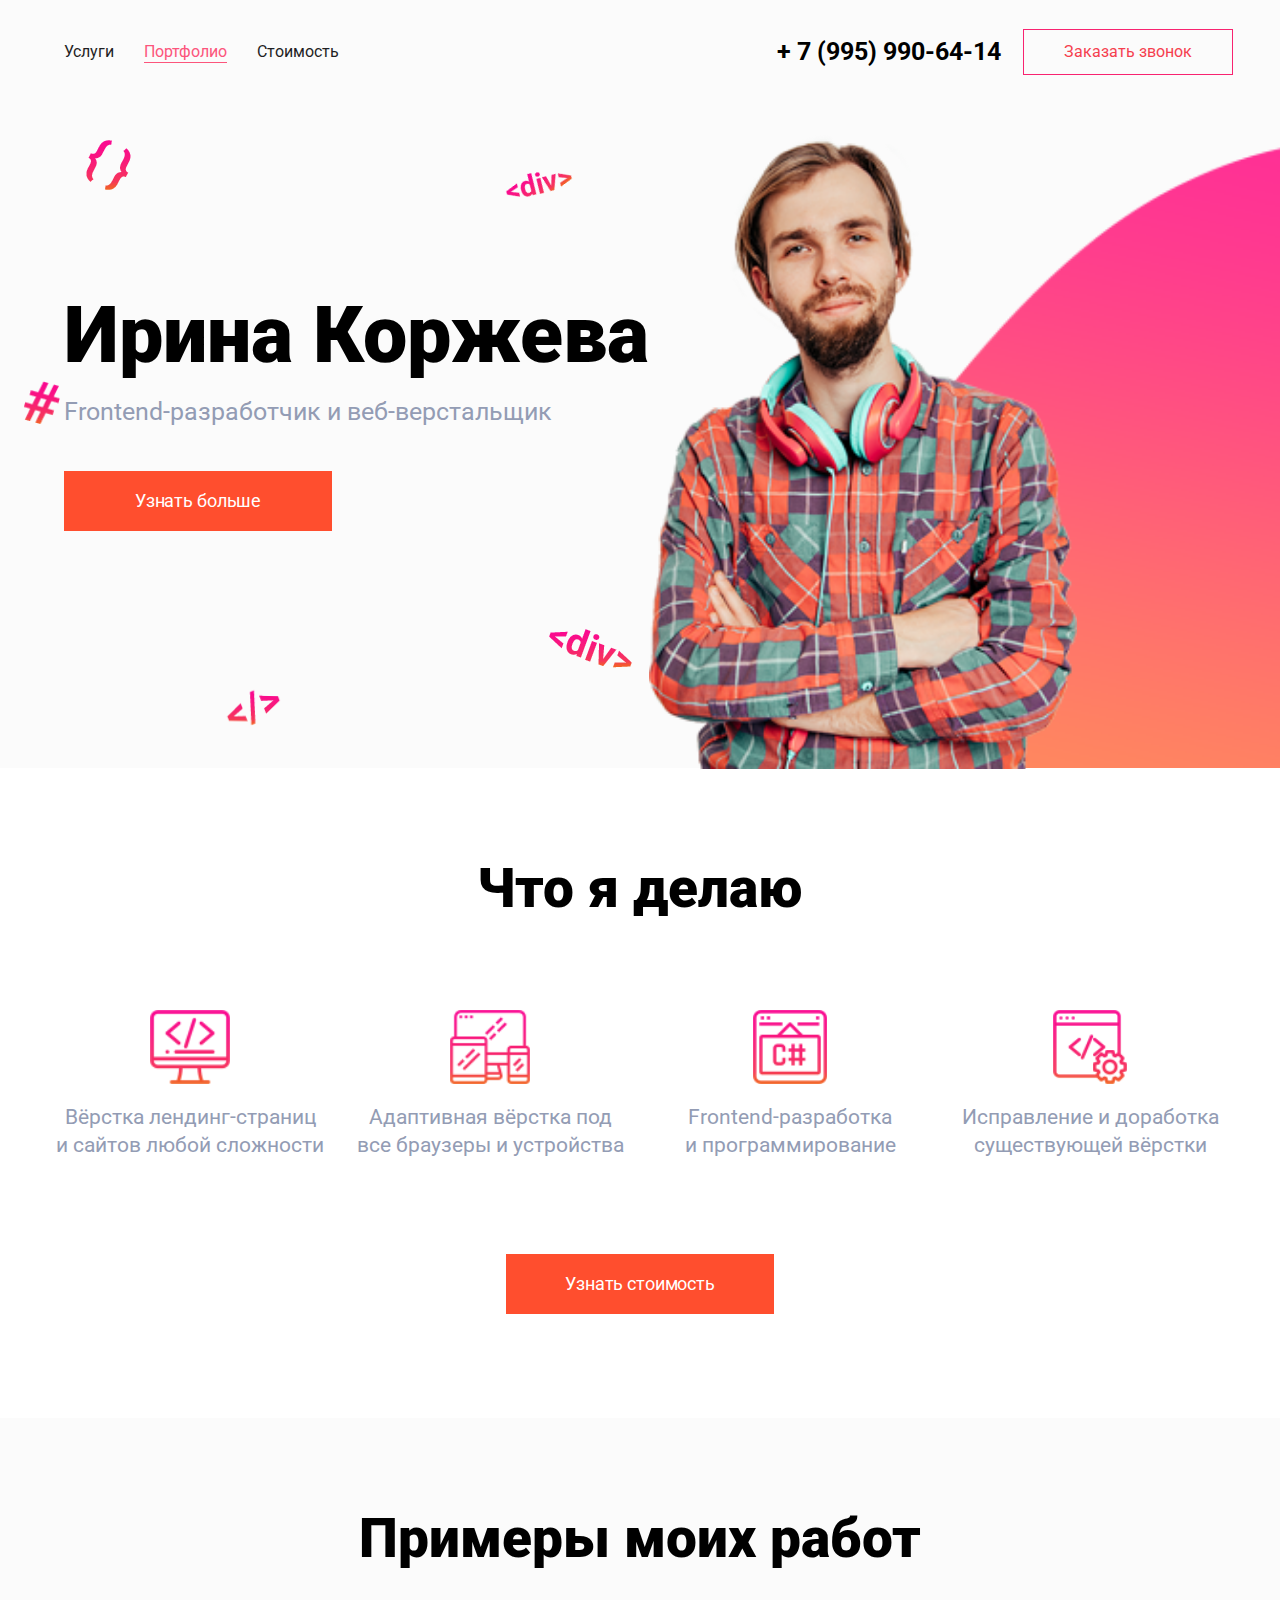
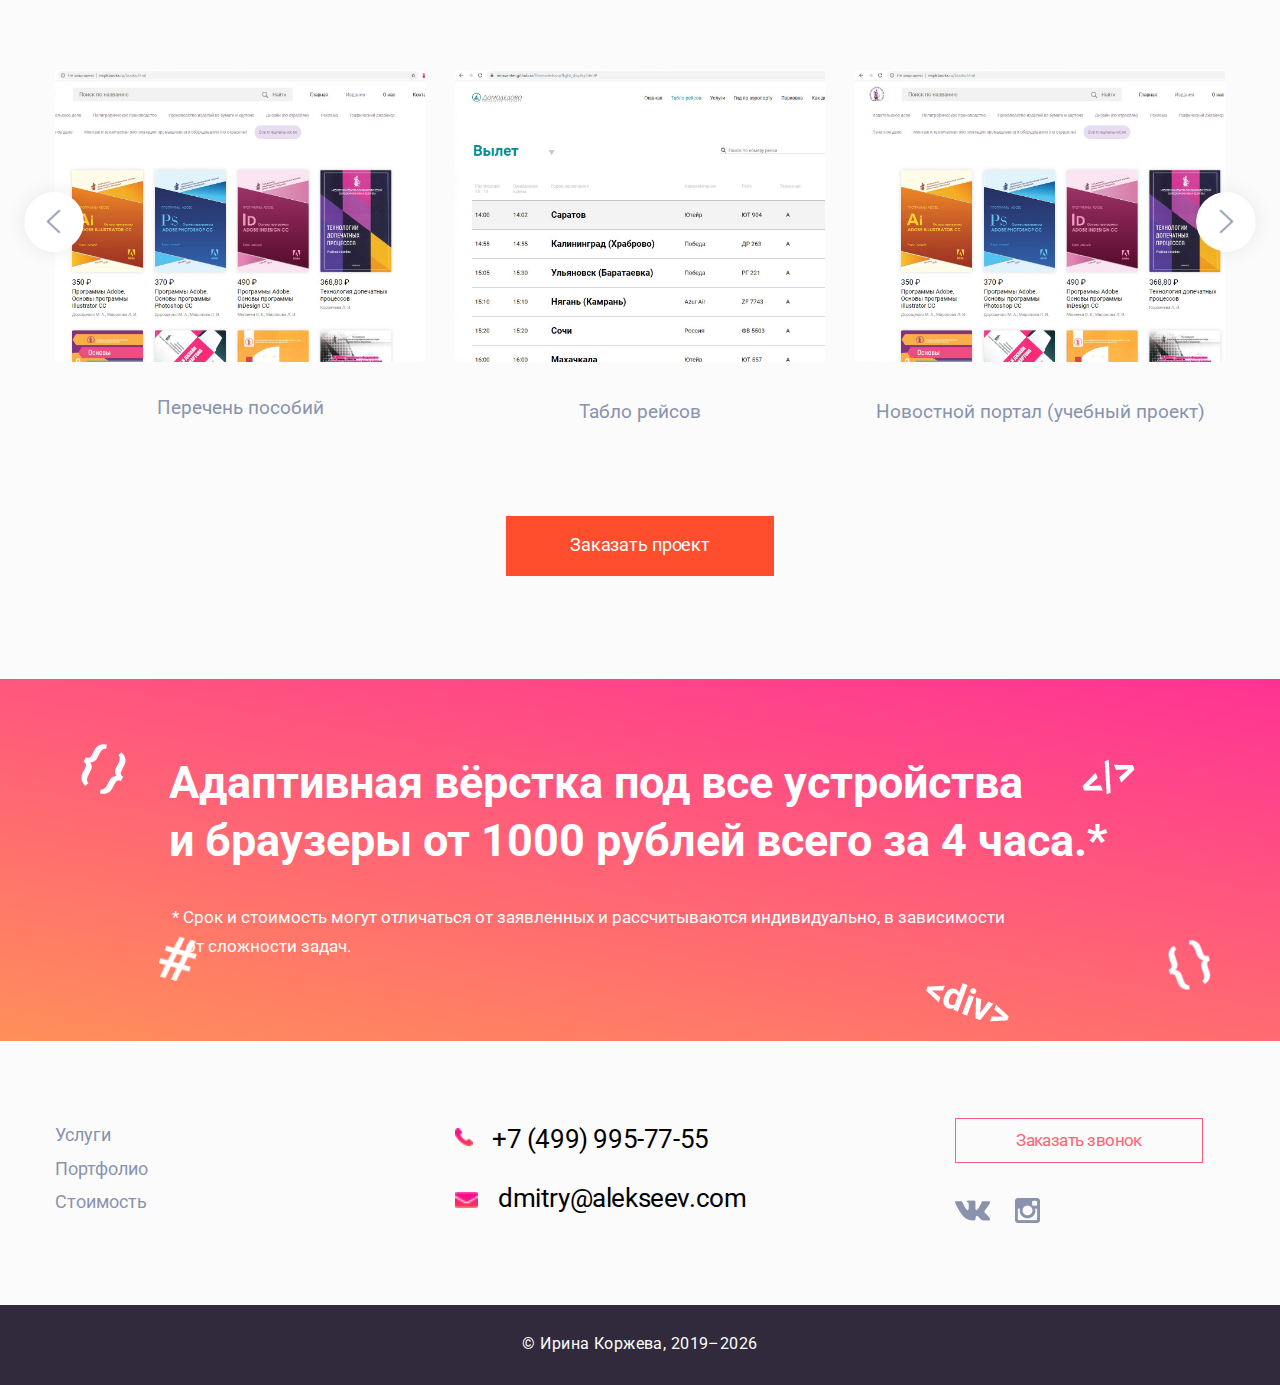
==== portfolio.html @ 6df82576 "Верстка готова" ====
<!DOCTYPE html>
<html>
<head>
	<meta charset="utf-8">
	<meta name="viewport" content="width=device-width, initial-scale=1.0, maximum-scale=1.0, user-scalable=no">
	<title>Ирина Коржева</title>
	<link rel="stylesheet" type="text/css" href="styles/portfolio.css">
	<link href="https://fonts.googleapis.com/css?family=Roboto:400,700,900&display=swap" rel="stylesheet">
	<script src="script/menu.js" defer></script>
	<!-- <script src="script/scrollMenu.js" defer></script> -->
	<script src="script/copyright__year.js" defer></script>
	<script src="script/portfolio-data.js" defer></script>
	<script src="script/portfolio__item.js" defer></script>
</head>

<body class="body">

	<header class="header">
		<div class="Hamburger">
			<span class="Hamburger__line"></span>
			<span class="Hamburger__line"></span>
			<span class="Hamburger__line"></span>
		</div>
		<a class="header__contacts" href="tel: 89959906414">+ 7 (995) 990-64-14</a>
		<a class="header__button" href="tel: 89959906414"><img class="header__img" src="img/call-answer.png"><span class="header__textButton">Заказать звонок</span></a>

		<div class="menu">
			<nav class="menu__nav">
				<ul class="menu__ul">
					<li class="menu__li"><a class="menu__a" href="#work">Услуги</a></li>
					<li class="menu__li"><a class="menu__a menu__a-active" href="#portfolio">Портфолио</a></li>
					<li class="menu__li"><a class="menu__a" href="#price">Стоимость</a></li>
				</ul>
			</nav>
		</div>
	</header>


	<main class="main">

		<div class="me">
			<div class="photo">
				<img src="img/man.png" class="photo__img">
			</div>
			<h1 class="heading heading-me">Ирина Коржева</h1>
			<p class="text text-me">Frontend-разработчик и&nbsp;веб-верстальщик</p>
			<a class="button button_me" href="#work">Узнать больше</a>
		</div>

	<!-- What am I doing -->
		<div class="work" id="work">
			<h2 class="heading">Что я делаю</h2>
			<div class="container">	
				<div class="work__item">
					<img class="work__img" src="img/tools-and-utensils.png">
					<p class="text">Вёрстка лендинг-страниц и&nbsp;сайтов любой сложности</p>
				</div>

				<div class="work__item">
					<img class="work__img" src="img/responsive.png">
					<p class="text">Адаптивная вёрстка под все браузеры и&nbsp;устройства</p>
				</div>
				
				<div class="work__item">
					<img class="work__img" src="img/programming.png">
					<p class="text">Frontend-разработка и&nbsp;программирование</p>
				</div>
				
				<div class="work__item">
					<img class="work__img" src="img/coding.png">
					<p class="text">Исправление и&nbsp;доработка существующей вёрстки</p>
				</div>
			</div>
			<a class="button button_work" href="#price">Узнать стоимость</a>
		</div>

	<!-- My works -->
		<div class="projects" id="portfolio">
			<h2 class="heading">Примеры моих работ</h2>

			<div class="gallery">
				<span class="gallery__arrow gallery__arrow_left"></span>
				<span class="gallery__arrow gallery__arrow_right"></span>
				<div class="gallery__item">
					<img class="gallery__img" src="img/p1.jpg">
					<h3 class="gallery__name">Перечень&nbsp;пособий</h3>
				</div>
				<div class="gallery__item">
					<img class="gallery__img" src="img/p2.jpg">
					<h3 class="gallery__name">Табло рейсов</h3>
				</div>
				<div class="gallery__item">
					<img class="gallery__img" src="img/p1.jpg">
					<h3 class="gallery__name">Новостной портал (учебный проект)</h3>
				</div>
			</div>

			<div class="dots">
				<span class="dots__item dots__item_active"></span>
				<span class="dots__item"></span>
				<span class="dots__item"></span>
			</div>

			<button class="button button_projects">Заказать проект</button>
		</div>


	<!-- Price -->
		<div class="price" id="price">
			<p class="price__text">Адаптивная вёрстка под все устройства и&nbsp;браузеры от&nbsp;1000 рублей всего за&nbsp;4&nbsp;часа.*</p>
			<p class="price__notice">Срок и&nbsp;стоимость могут отличаться от&nbsp;заявленных и&nbsp;рассчитываются индивидуально, в&nbsp;зависимости от&nbsp;сложности задач.</p>
		</div>

	</main>


	<footer class="footer">
		<nav class="nav">
			<ul class="nav__ul">
				<li class="nav__li"><a class="nav__a" href="#work">Услуги</a></li>
				<li class="nav__li"><a class="nav__a" href="#portfolio">Портфолио</a></li>
				<li class="nav__li"><a class="nav__a" href="#price">Стоимость</a></li>
			</ul>
		</nav>

		<ul class="contacts">
			<li class="contacts__li contacts__li_number"><a class="contacts__a" href="tel: 89959906414">+7 (499) 995-77-55</a></li>
			<li class="contacts__li contacts__li_email"><a class="contacts__a" href="mailto: lobanova.irina.96@mail.ru">dmitry@alekseev.com</a></li>
		</ul>

		<button class="button button_footer">Заказать звонок</button>

		<ul class="socialNetworks">
			<li class="socialNetworks__li"><a class="socialNetworks__a" href="https://vk.com/lobanova__irina" target="_blank"><img src="img/vk.png"></a></li>
			<li class="socialNetworks__li"><a class="socialNetworks__a" href="https://www.instagram.com/irina.winter96/" target="_blank"><img src="img/inst.png"></a></li>
		</ul>
	</footer>

	<footer class="copyright">
		<p class="copyright__text">&copy; Ирина Коржева, 2019&ndash;<span class="copyright__year"></span></p>
	</footer>

</body>
</html>
---- styles/portfolio.css ----
@import url("normalize.css");

@import url("Hamburger/burger.css");
@import url("header/header.css");
@import url("header/header__contacts.css");
@import url("header/header__img.css");
@import url("header/header__textButton.css");
@import url("header/header__button.css");


@import url("menu/menu.css");
@import url("menu/menu__a.css");
@import url("menu/menu__a-active.css");
@import url("menu/menu__li.css");
@import url("menu/menu__nav.css");
@import url("menu/menu__ul.css");


@import url("main/main.css");



@import url("me/me.css");
@import url("common/photo__bg.css");

@import url("work/work.css");
@import url("work/work__item.css");
@import url("work/work__img.css");

@import url("projects/projects.css");

@import url("gallery/gallery.css");
@import url("gallery/gallery__arrow.css");
@import url("gallery/gallery__arrow_left.css");
@import url("gallery/gallery__arrow_right.css");
@import url("gallery/gallery__img.css");
@import url("gallery/gallery__item.css");
@import url("gallery/gallery__name.css");






@import url("price/price.css");
@import url("price/price__notice.css");
@import url("price/price__text.css");



@import url("dots/dots.css");
@import url("dots/dots__item.css");


@import url("footer/footer.css");

@import url("nav/nav.css");
@import url("nav/nav__a.css");
@import url("nav/nav__li.css");
@import url("nav/nav__ul.css");


@import url("contacts/contacts.css");
@import url("contacts/contacts__a.css");
@import url("contacts/contacts__li.css");
@import url("contacts/contacts__li_email.css");
@import url("contacts/contacts__li_number.css");

@import url("socialNetworks/socialNetworks.css");
@import url("socialNetworks/socialNetworks__a.css");
@import url("socialNetworks/socialNetworks__li.css");



@import url("copyright/copyright.css");
@import url("copyright/copyright__text.css");

@import url("body/body.css");

@import url("common/heading.css");
@import url("common/heading-me.css");
@import url("common/text.css");
@import url("common/button.css");
@import url("common/button_me.css");
@import url("common/button_work.css");
@import url("common/button_projects.css");
@import url("common/button_footer.css");
@import url("common/open.css");
@import url("common/close.css");
@import url("common/container.css");
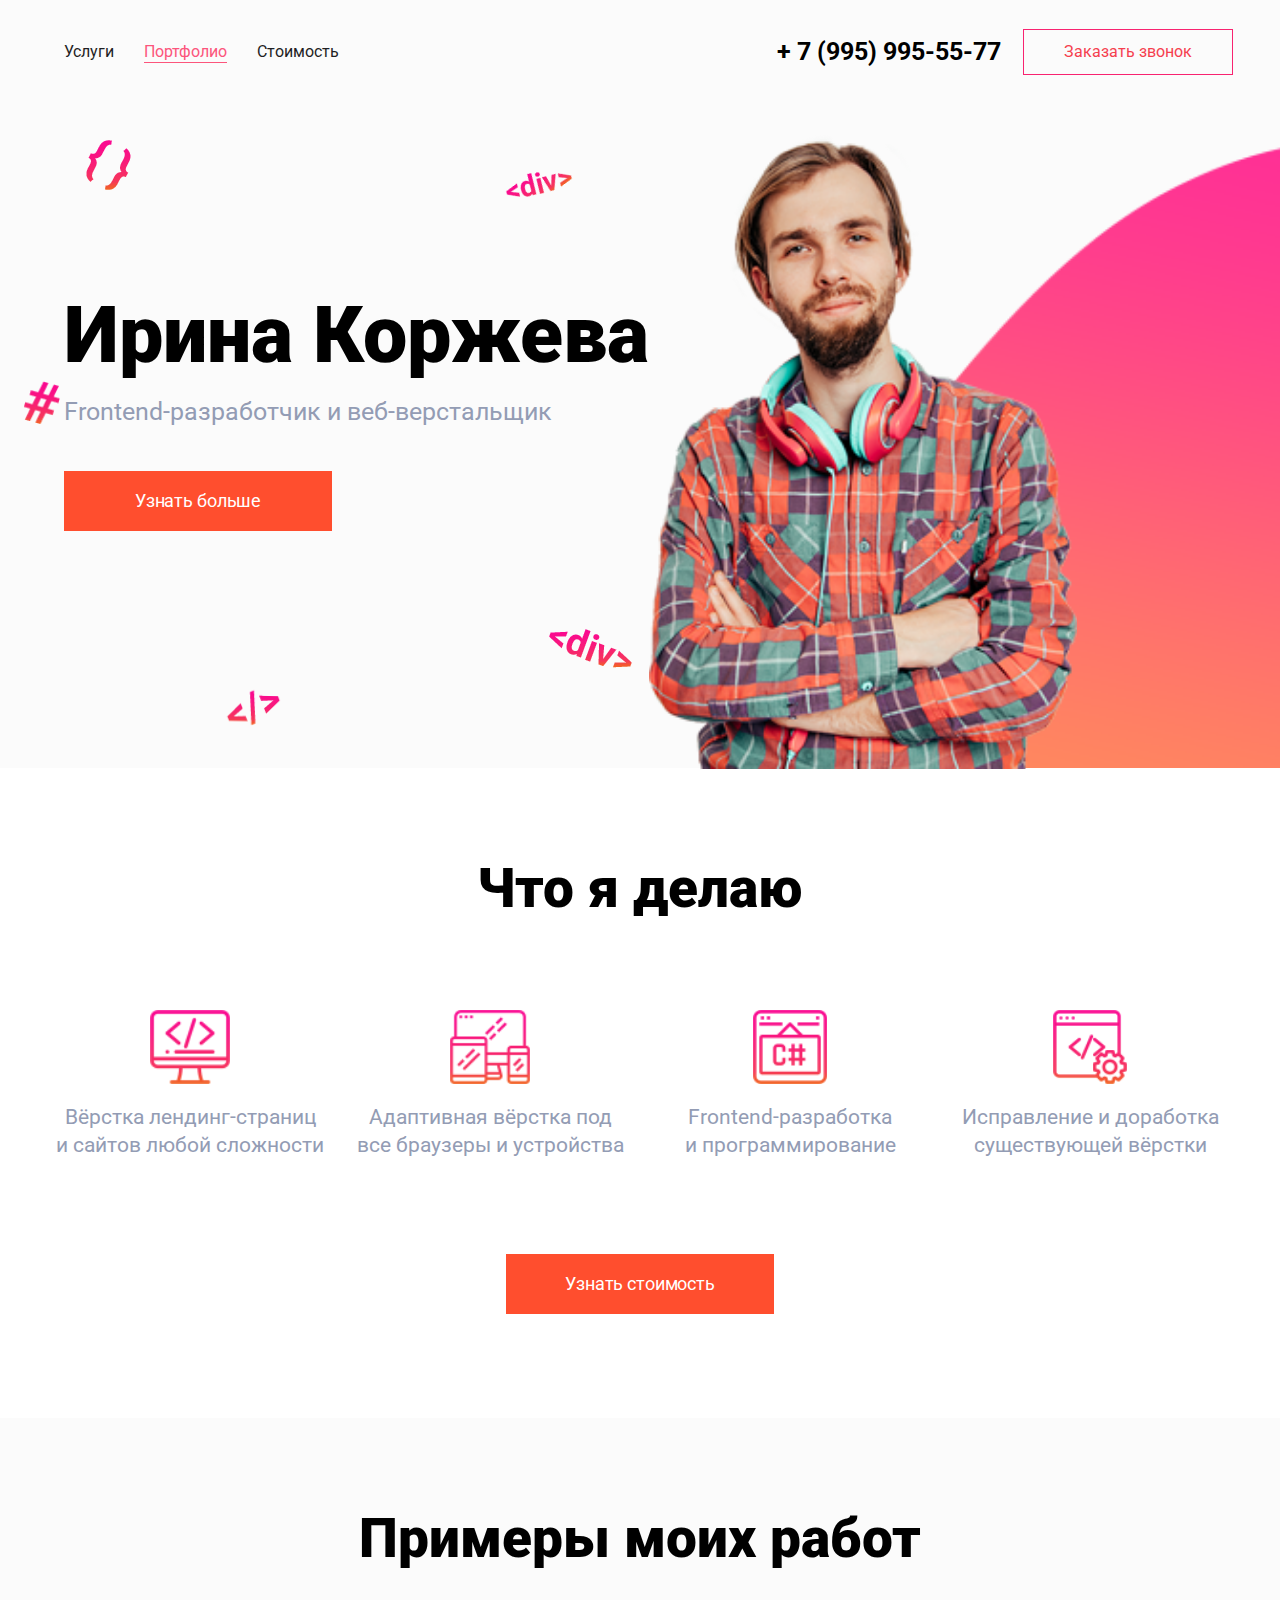
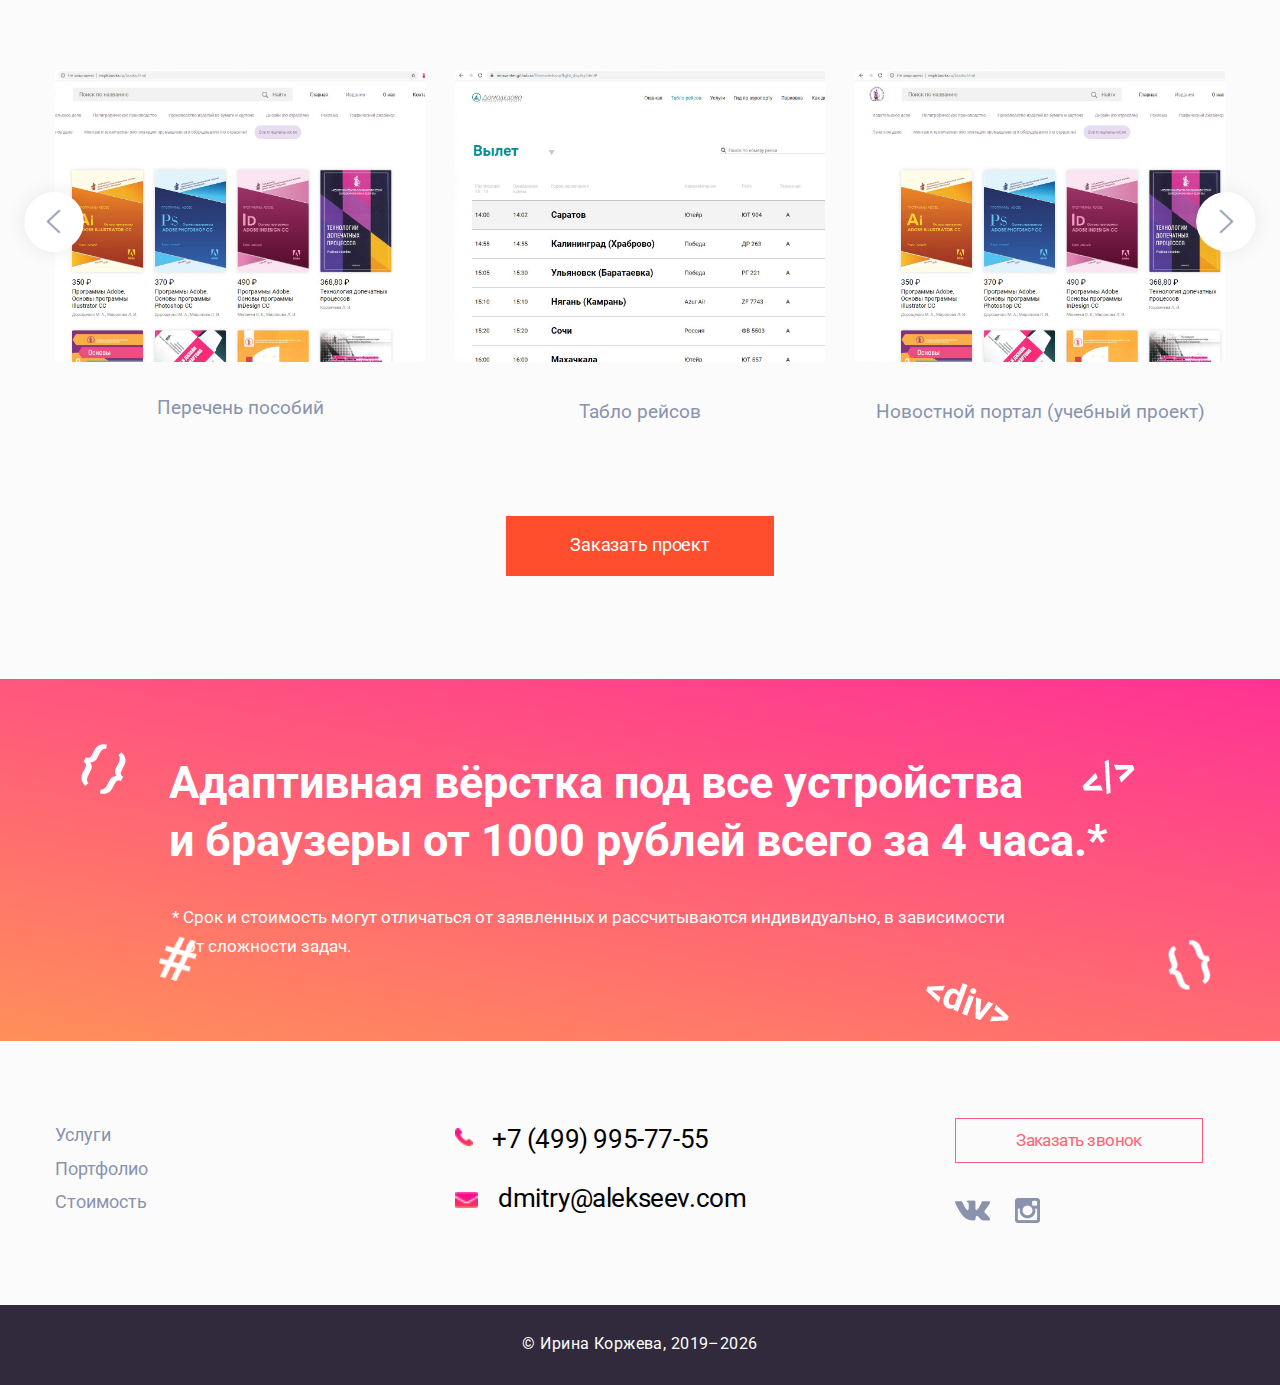
==== commit 9d6f80df: "Update portfolio.html" ====
--- a/portfolio.html
+++ b/portfolio.html
@@ -21,7 +21,7 @@
 			<span class="Hamburger__line"></span>
 			<span class="Hamburger__line"></span>
 		</div>
-		<a class="header__contacts" href="tel: 89959906414">+ 7 (995) 990-64-14</a>
+		<a class="header__contacts" href="tel: 89959906414">+ 7 (995) 995-55-77</a>
 		<a class="header__button" href="tel: 89959906414"><img class="header__img" src="img/call-answer.png"><span class="header__textButton">Заказать звонок</span></a>
 
 		<div class="menu">
@@ -141,4 +141,4 @@
 	</footer>
 
 </body>
-</html>+</html>
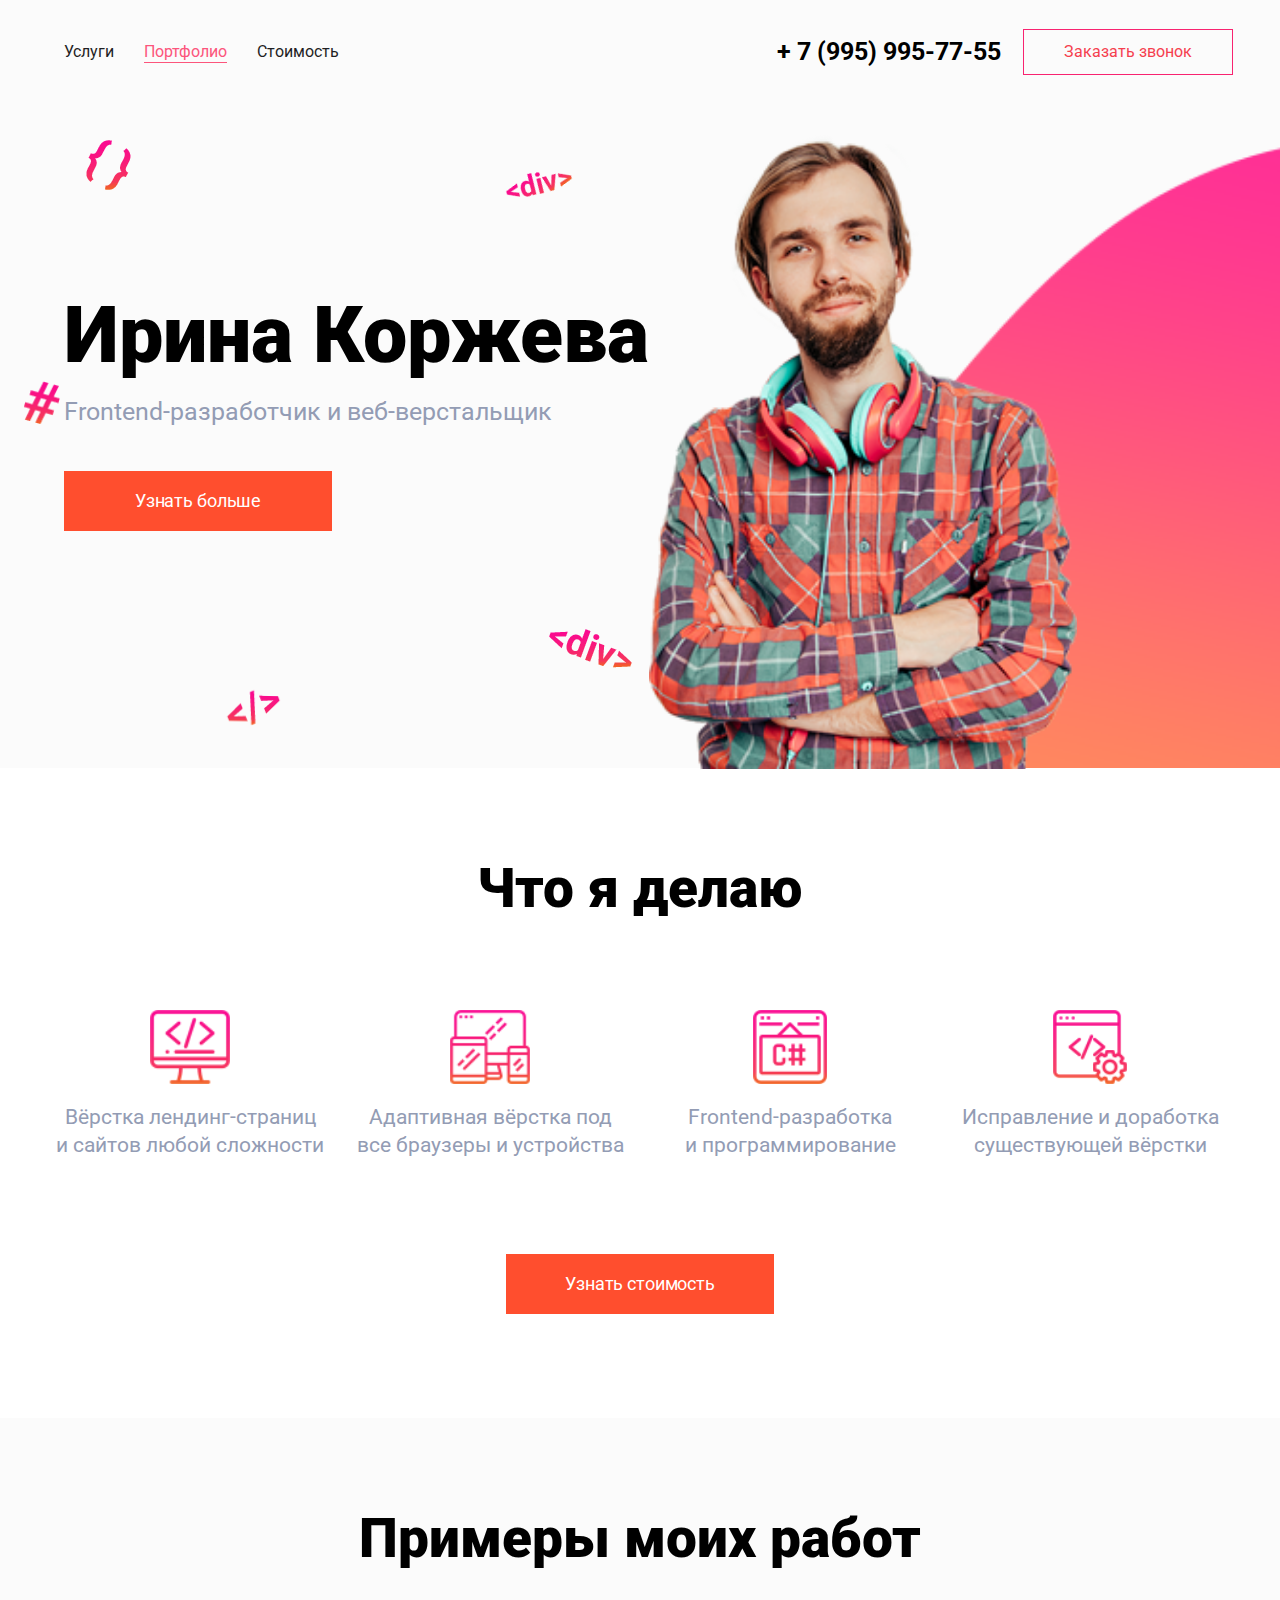
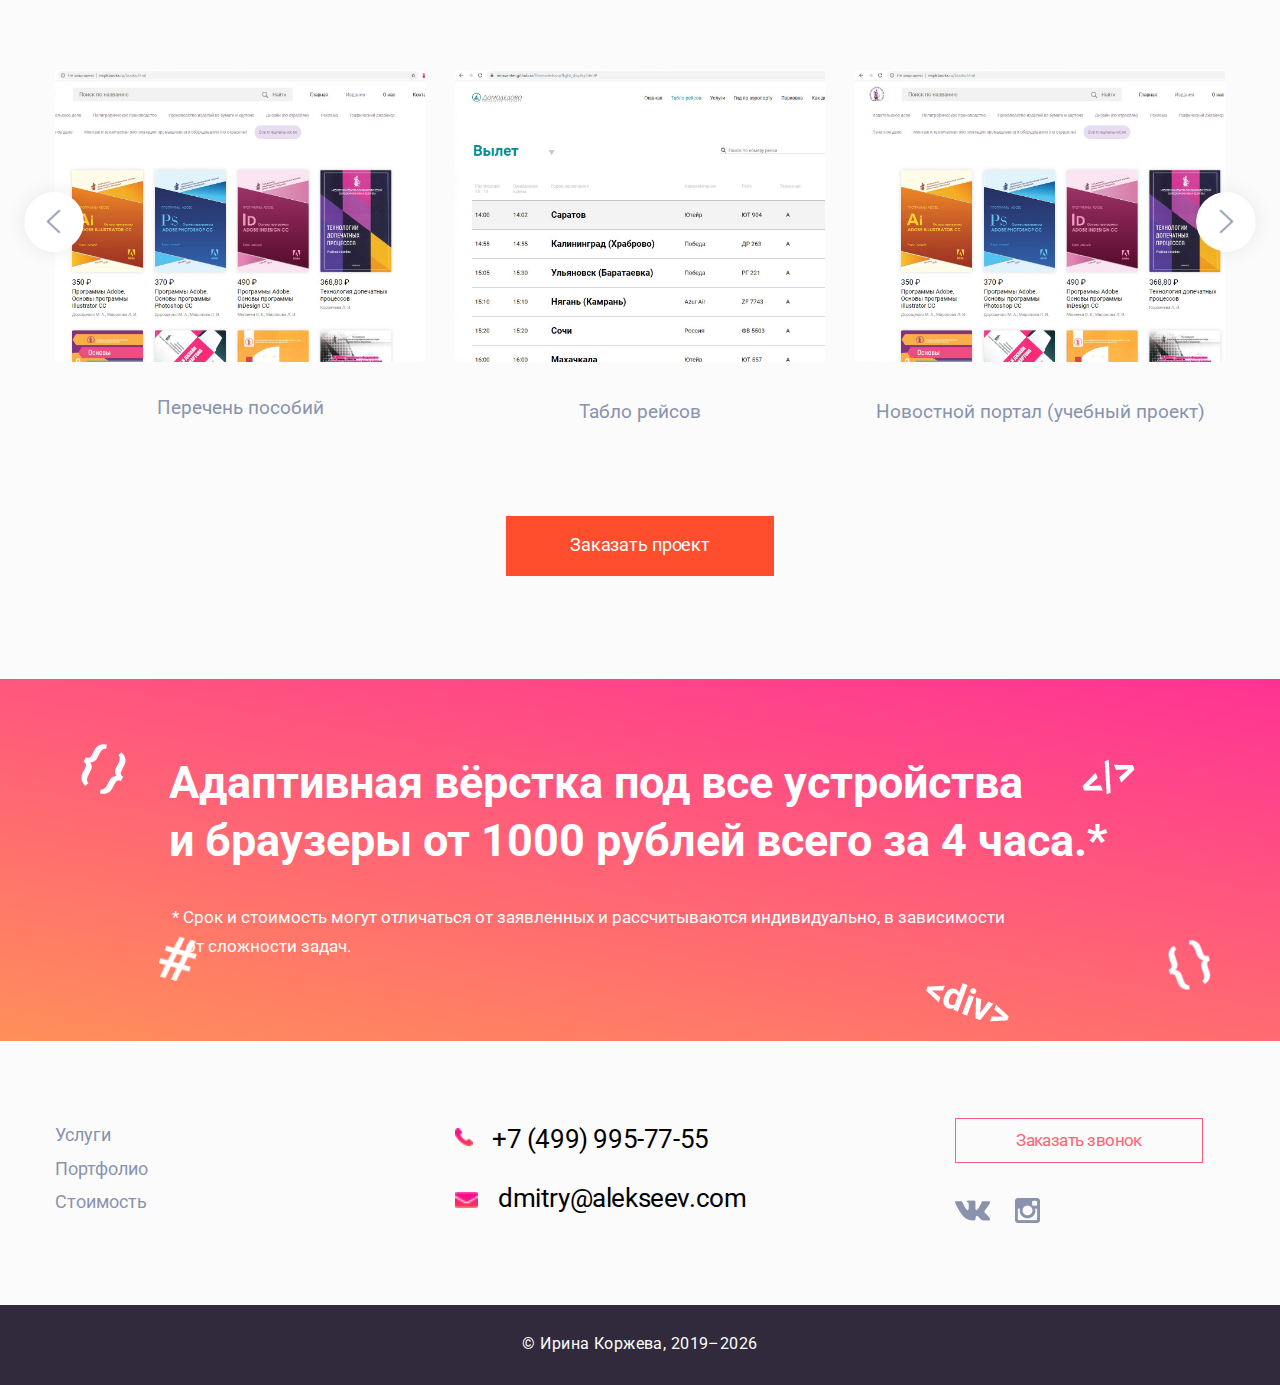
==== commit 0f6f92f1: "." ====
--- a/portfolio.html
+++ b/portfolio.html
@@ -21,8 +21,8 @@
 			<span class="Hamburger__line"></span>
 			<span class="Hamburger__line"></span>
 		</div>
-		<a class="header__contacts" href="tel: 89959906414">+ 7 (995) 995-55-77</a>
-		<a class="header__button" href="tel: 89959906414"><img class="header__img" src="img/call-answer.png"><span class="header__textButton">Заказать звонок</span></a>
+		<a class="header__contacts" href="tel: 89959957755">+ 7 (995) 995-77-55</a>
+		<a class="header__button" href="tel: 89959957755"><img class="header__img" src="img/call-answer.png"><span class="header__textButton">Заказать звонок</span></a>
 
 		<div class="menu">
 			<nav class="menu__nav">
@@ -124,7 +124,7 @@
 		</nav>
 
 		<ul class="contacts">
-			<li class="contacts__li contacts__li_number"><a class="contacts__a" href="tel: 89959906414">+7 (499) 995-77-55</a></li>
+			<li class="contacts__li contacts__li_number"><a class="contacts__a" href="tel: 89959957755">+7 (499) 995-77-55</a></li>
 			<li class="contacts__li contacts__li_email"><a class="contacts__a" href="mailto: lobanova.irina.96@mail.ru">dmitry@alekseev.com</a></li>
 		</ul>
 
@@ -141,4 +141,4 @@
 	</footer>
 
 </body>
-</html>
+</html>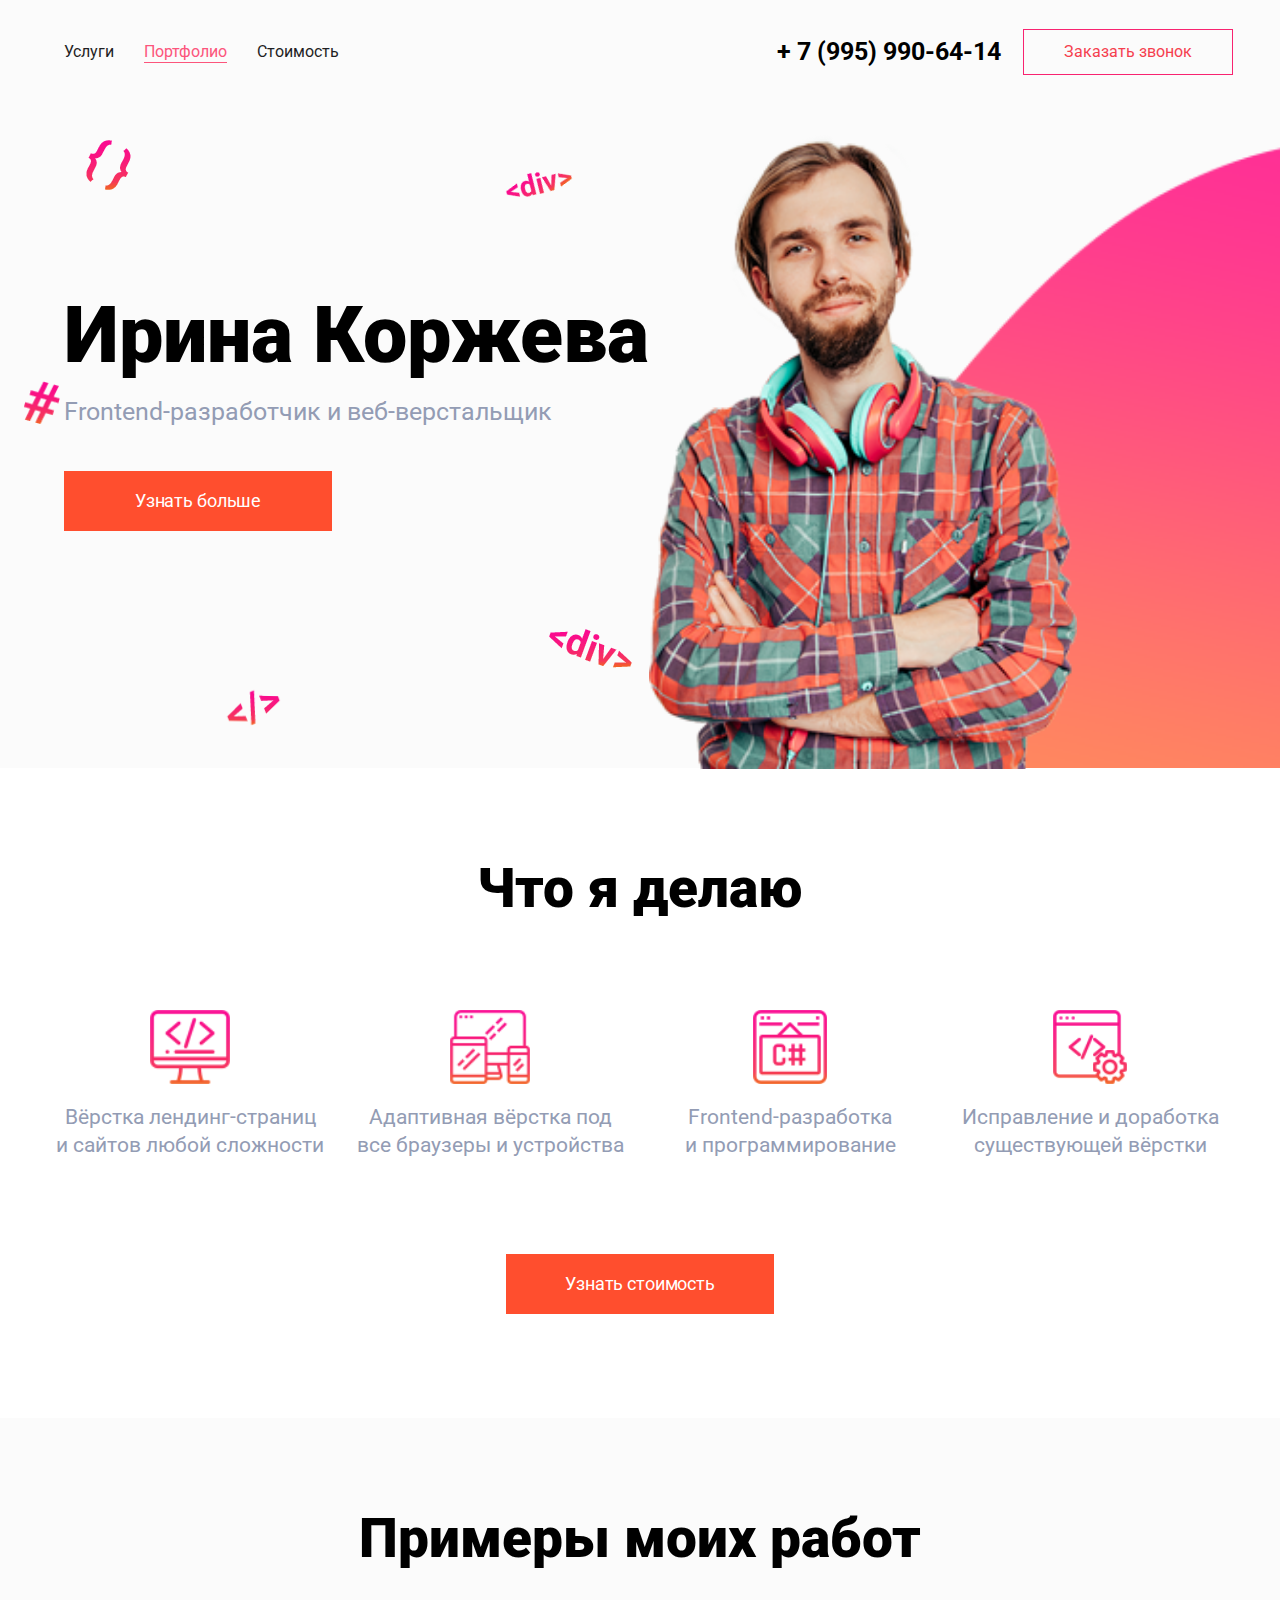
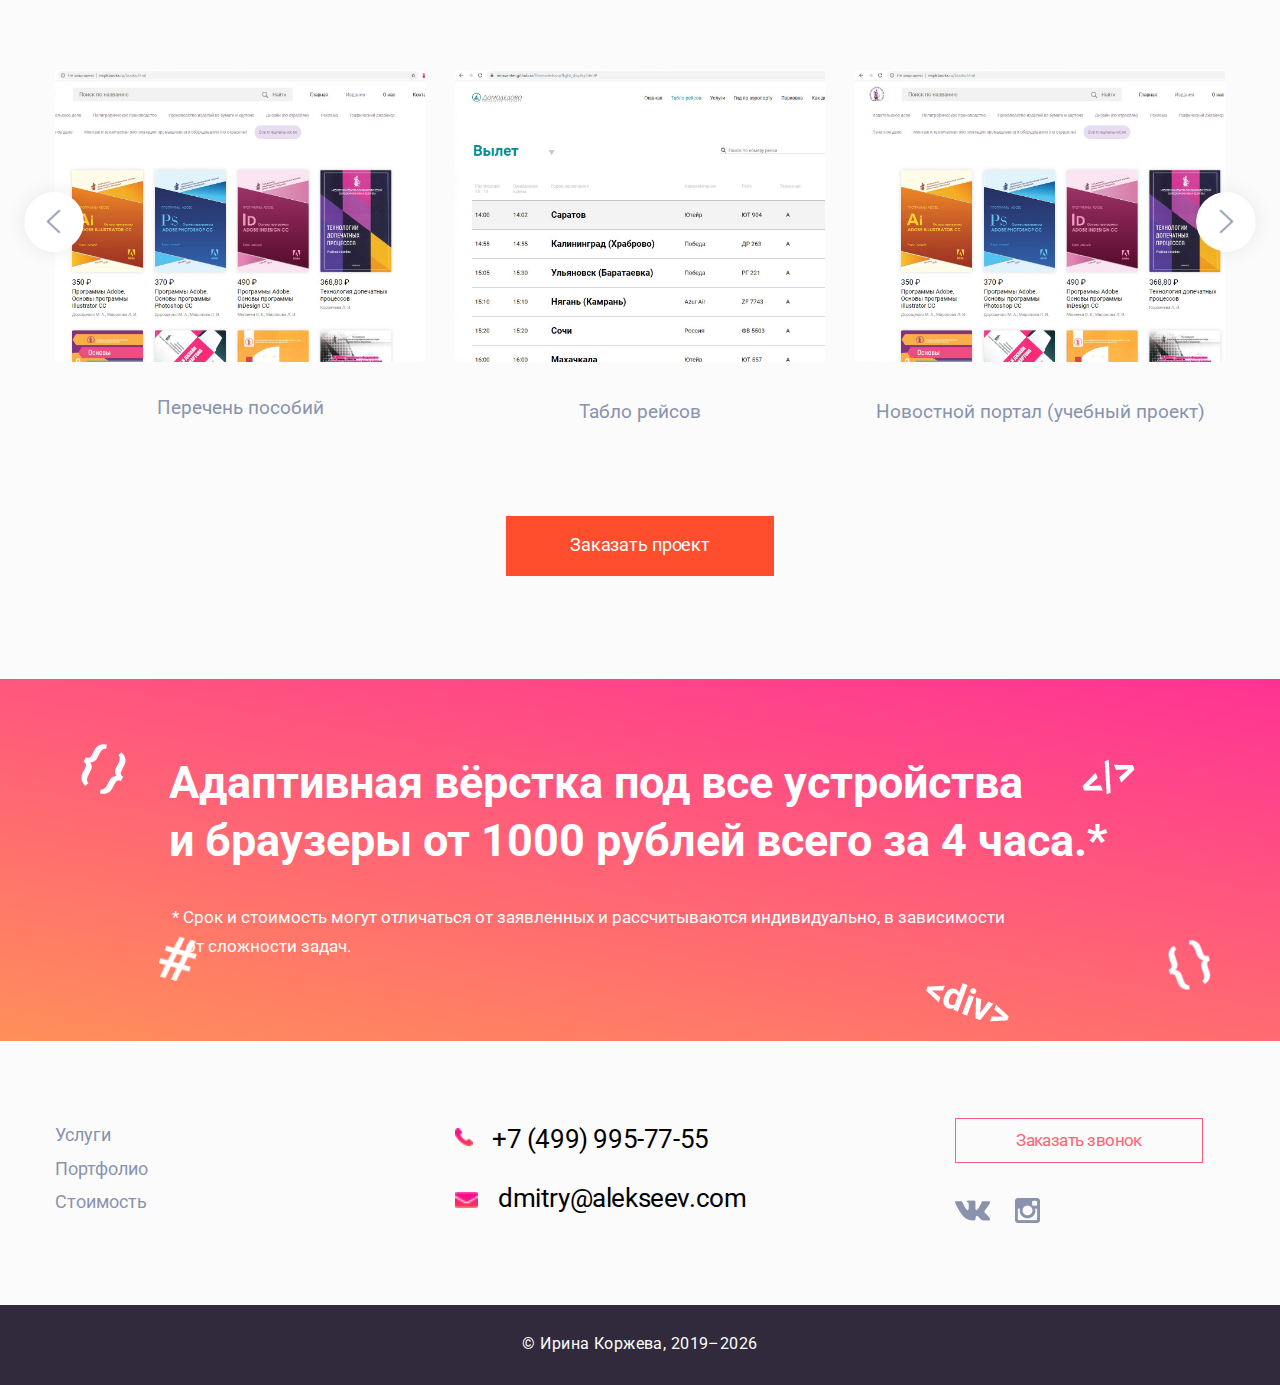
==== commit 75f02729: "Revert "."" ====
--- a/portfolio.html
+++ b/portfolio.html
@@ -21,8 +21,8 @@
 			<span class="Hamburger__line"></span>
 			<span class="Hamburger__line"></span>
 		</div>
-		<a class="header__contacts" href="tel: 89959957755">+ 7 (995) 995-77-55</a>
-		<a class="header__button" href="tel: 89959957755"><img class="header__img" src="img/call-answer.png"><span class="header__textButton">Заказать звонок</span></a>
+		<a class="header__contacts" href="tel: 89959906414">+ 7 (995) 990-64-14</a>
+		<a class="header__button" href="tel: 89959906414"><img class="header__img" src="img/call-answer.png"><span class="header__textButton">Заказать звонок</span></a>
 
 		<div class="menu">
 			<nav class="menu__nav">
@@ -124,7 +124,7 @@
 		</nav>
 
 		<ul class="contacts">
-			<li class="contacts__li contacts__li_number"><a class="contacts__a" href="tel: 89959957755">+7 (499) 995-77-55</a></li>
+			<li class="contacts__li contacts__li_number"><a class="contacts__a" href="tel: 89959906414">+7 (499) 995-77-55</a></li>
 			<li class="contacts__li contacts__li_email"><a class="contacts__a" href="mailto: lobanova.irina.96@mail.ru">dmitry@alekseev.com</a></li>
 		</ul>
 
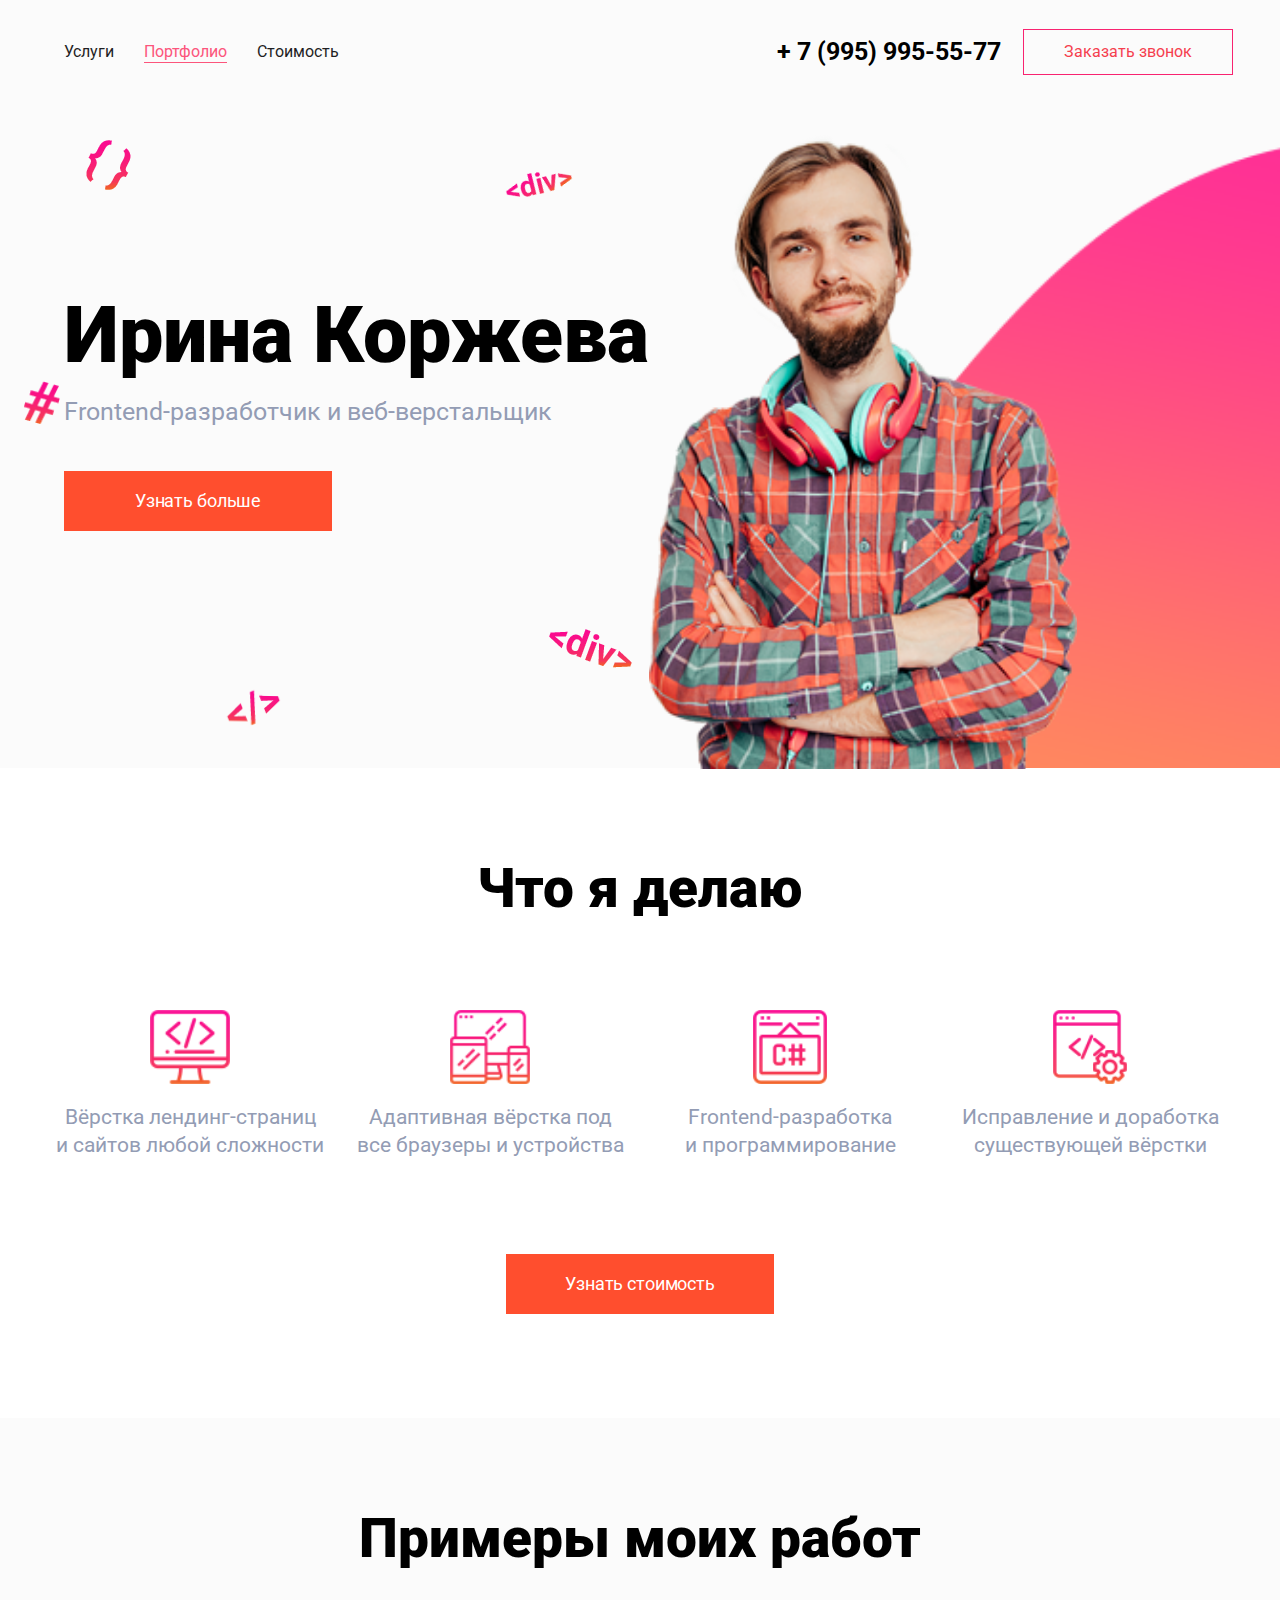
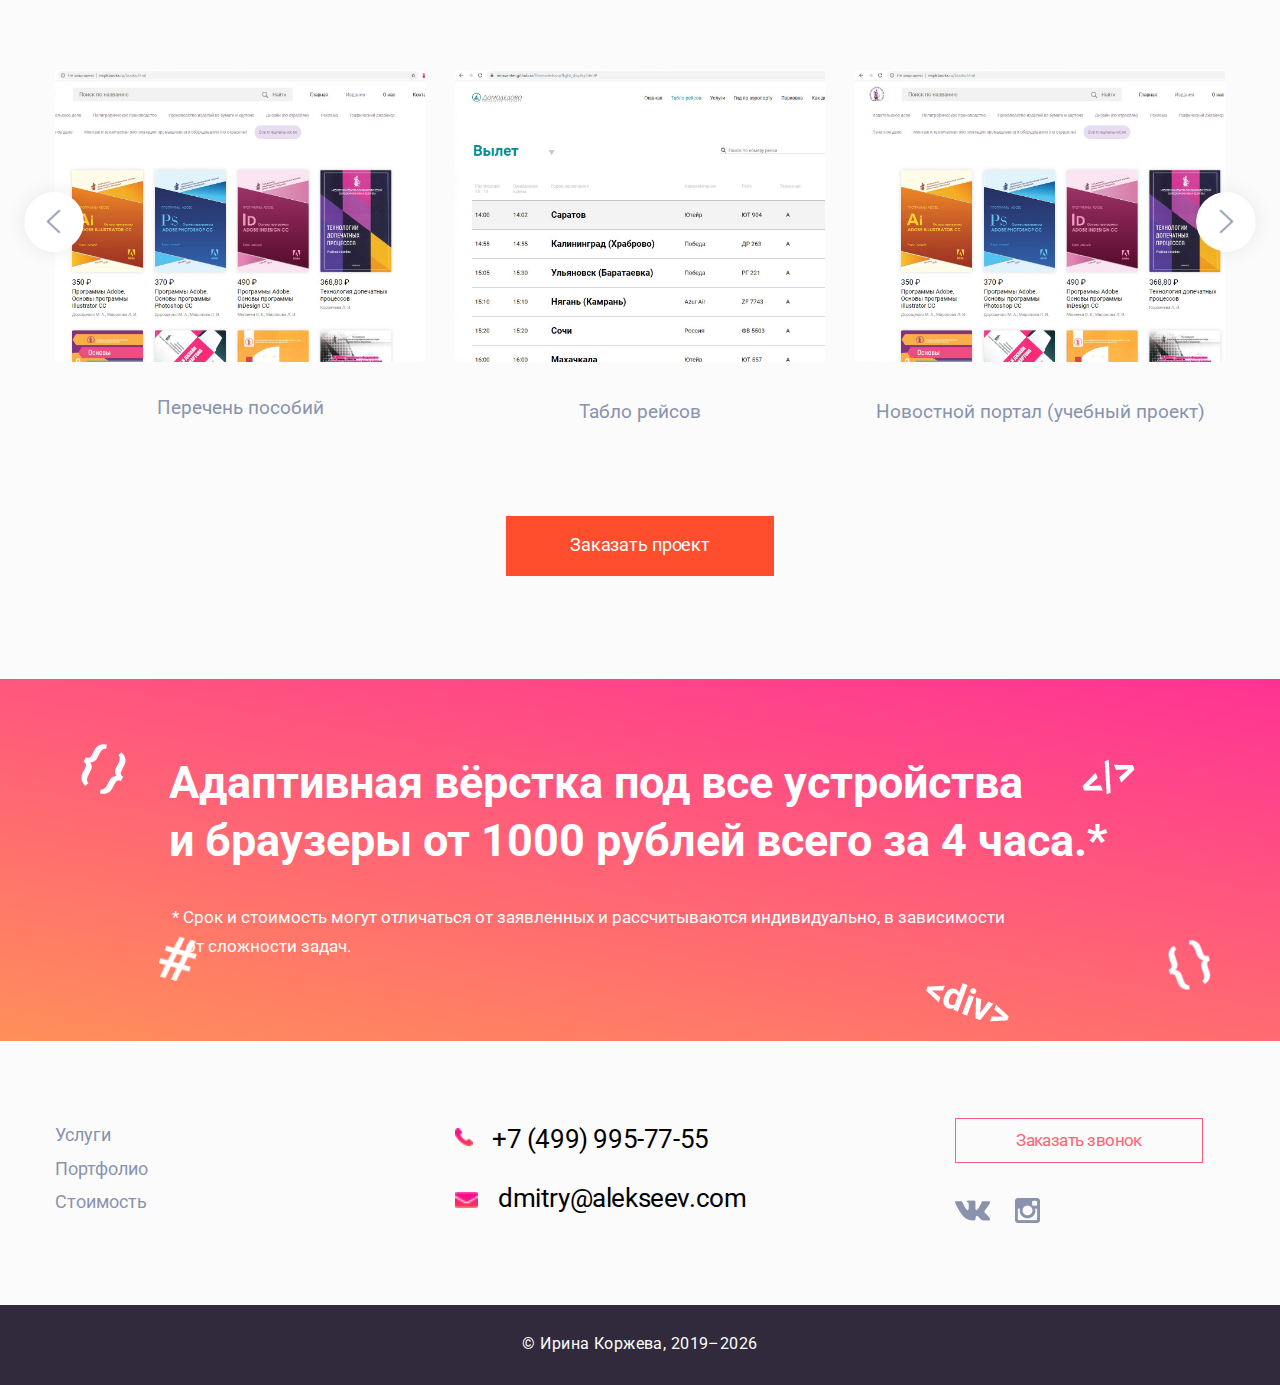
==== commit 07304487: "Merge branch 'master' of https://github.com/irinaWinter/Diploma" ====
--- a/portfolio.html
+++ b/portfolio.html
@@ -21,7 +21,7 @@
 			<span class="Hamburger__line"></span>
 			<span class="Hamburger__line"></span>
 		</div>
-		<a class="header__contacts" href="tel: 89959906414">+ 7 (995) 990-64-14</a>
+		<a class="header__contacts" href="tel: 89959906414">+ 7 (995) 995-55-77</a>
 		<a class="header__button" href="tel: 89959906414"><img class="header__img" src="img/call-answer.png"><span class="header__textButton">Заказать звонок</span></a>
 
 		<div class="menu">
@@ -141,4 +141,4 @@
 	</footer>
 
 </body>
-</html>+</html>
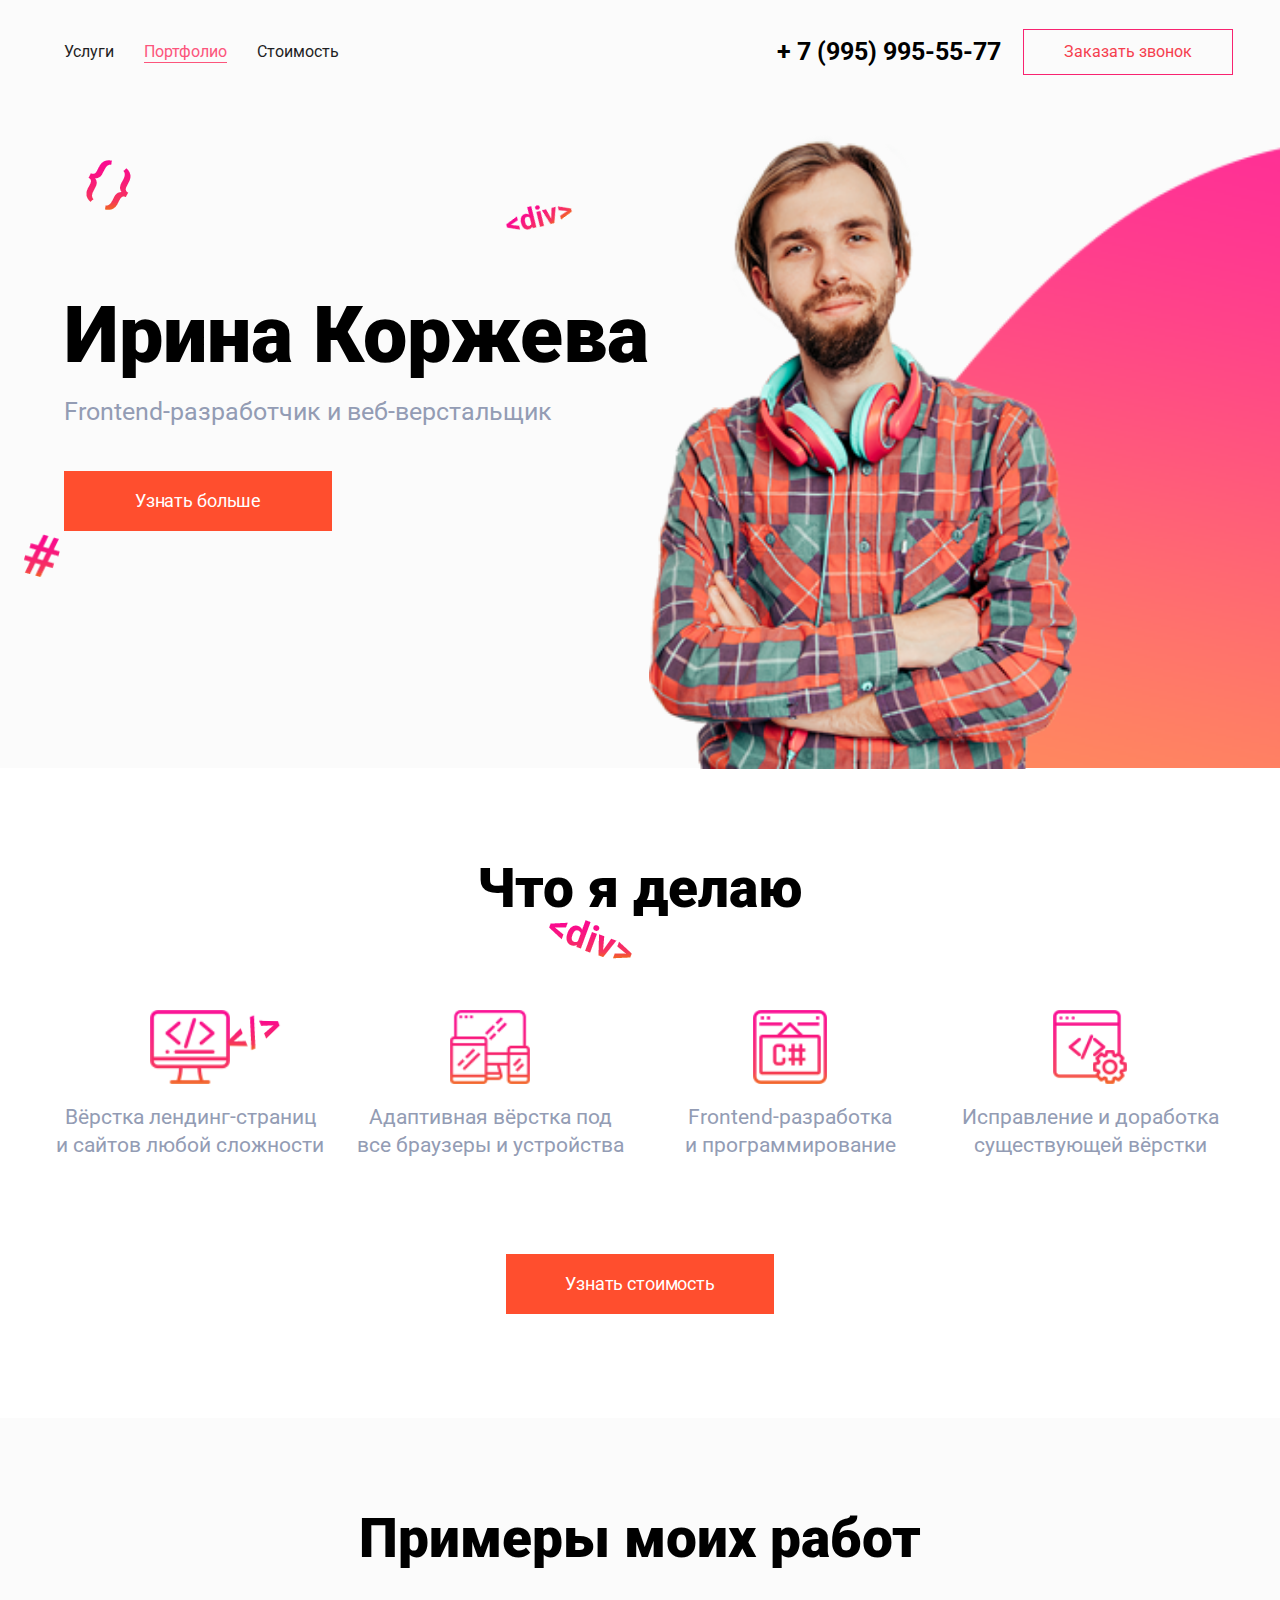
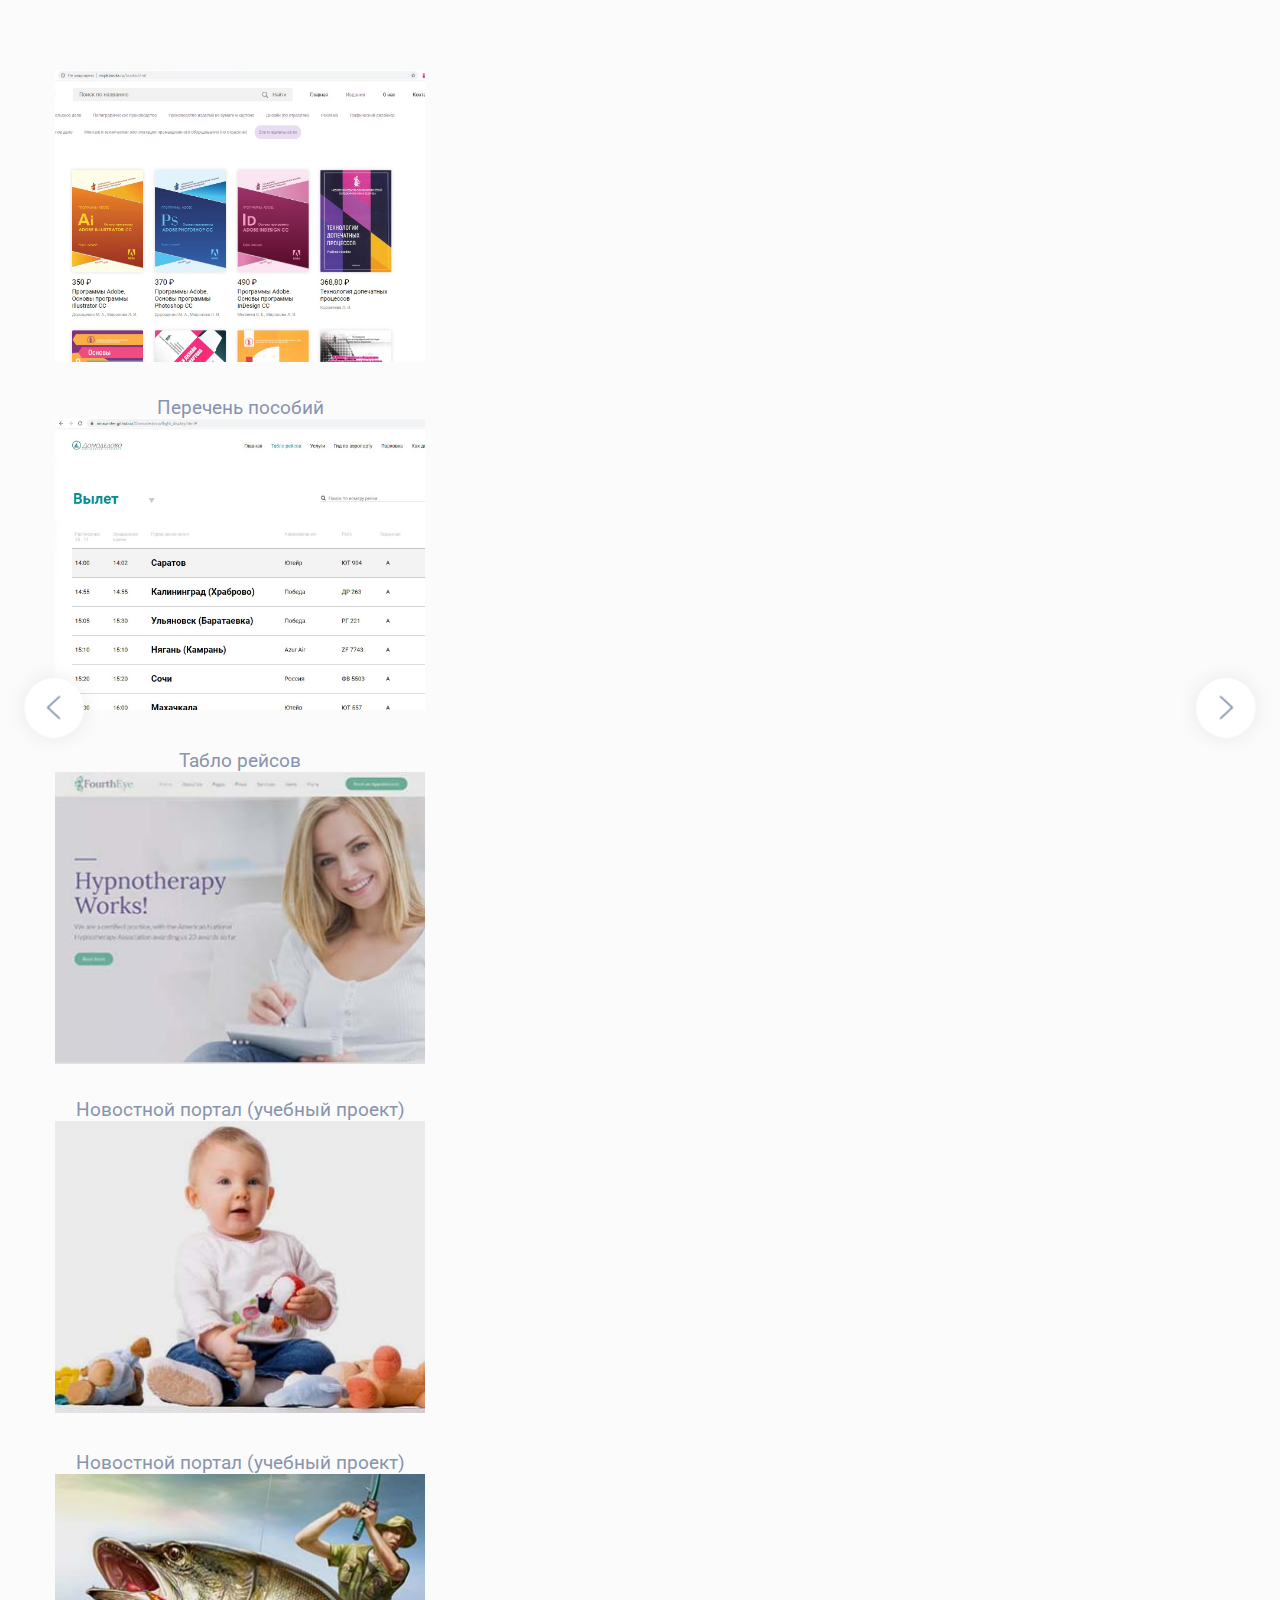
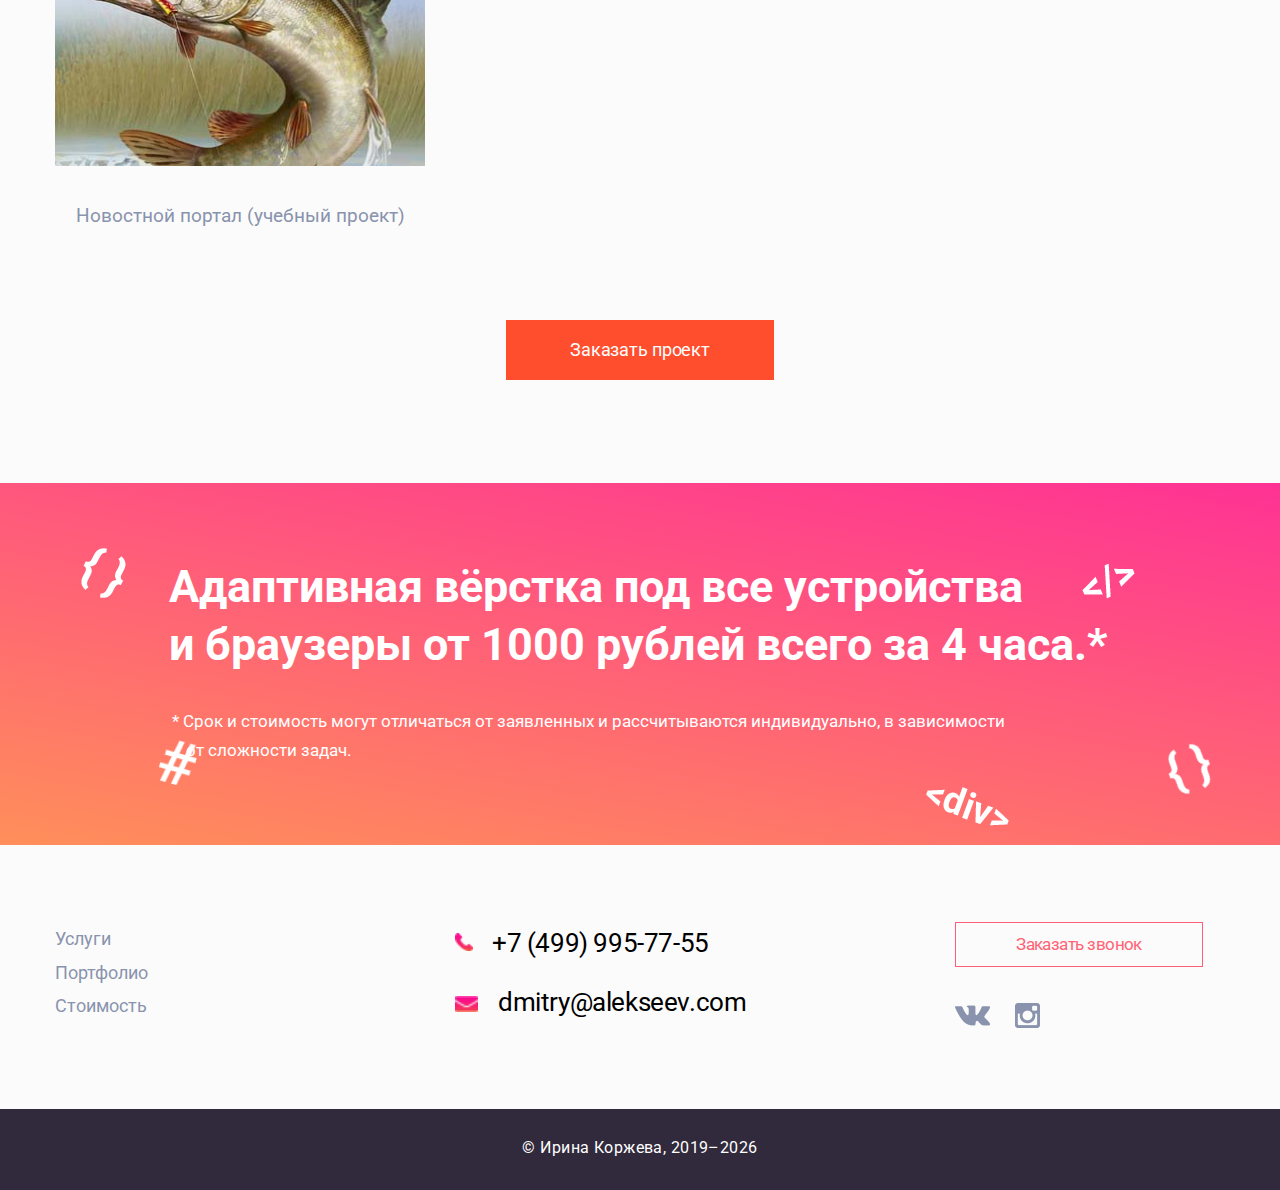
==== commit 07c66611: "Carousel ВП" ====
--- a/portfolio.html
+++ b/portfolio.html
@@ -9,8 +9,10 @@
 	<script src="script/menu.js" defer></script>
 	<!-- <script src="script/scrollMenu.js" defer></script> -->
 	<script src="script/copyright__year.js" defer></script>
-	<script src="script/portfolio-data.js" defer></script>
+<!-- 	<script src="script/portfolio-data.js" defer></script> -->
 	<script src="script/portfolio__item.js" defer></script>
+	<script src="script/carousel.js" defer></script>
+
 </head>
 
 <body class="body">
@@ -78,21 +80,31 @@
 		<div class="projects" id="portfolio">
 			<h2 class="heading">Примеры моих работ</h2>
 
-			<div class="gallery">
-				<span class="gallery__arrow gallery__arrow_left"></span>
-				<span class="gallery__arrow gallery__arrow_right"></span>
-				<div class="gallery__item">
-					<img class="gallery__img" src="img/p1.jpg">
-					<h3 class="gallery__name">Перечень&nbsp;пособий</h3>
-				</div>
-				<div class="gallery__item">
-					<img class="gallery__img" src="img/p2.jpg">
-					<h3 class="gallery__name">Табло рейсов</h3>
-				</div>
-				<div class="gallery__item">
-					<img class="gallery__img" src="img/p1.jpg">
-					<h3 class="gallery__name">Новостной портал (учебный проект)</h3>
-				</div>
+			<div class="carousel">
+				<div class="carousel__hider">
+					<div class="carousel__item">
+						<img class="carousel__img" src="img/p1.jpg">
+						<h3 class="carousel__name">Перечень&nbsp;пособий</h3>
+					</div>
+					<div class="carousel__item">
+						<img class="carousel__img" src="img/p2.jpg">
+						<h3 class="carousel__name">Табло рейсов</h3>
+					</div>
+					<div class="carousel__item">
+						<img class="carousel__img" src="img/p3.jpg">
+						<h3 class="carousel__name">Новостной портал (учебный проект)</h3>
+					</div>					
+					<div class="carousel__item">
+						<img class="carousel__img" src="img/p4.jpg">
+						<h3 class="carousel__name">Новостной портал (учебный проект)</h3>
+					</div>
+					<div class="carousel__item">
+						<img class="carousel__img" src="img/p5.jpg">
+						<h3 class="carousel__name">Новостной портал (учебный проект)</h3>
+					</div>
+				</div>	
+				<span class="carousel__arrow carousel__arrow-left"></span>
+				<span class="carousel__arrow carousel__arrow-right"></span>
 			</div>
 
 			<div class="dots">
--- a/styles/portfolio.css
+++ b/styles/portfolio.css
@@ -29,13 +29,14 @@
 
 @import url("projects/projects.css");
 
-@import url("gallery/gallery.css");
-@import url("gallery/gallery__arrow.css");
-@import url("gallery/gallery__arrow_left.css");
-@import url("gallery/gallery__arrow_right.css");
-@import url("gallery/gallery__img.css");
-@import url("gallery/gallery__item.css");
-@import url("gallery/gallery__name.css");
+@import url("carousel/carousel.css");
+@import url("carousel/carousel__hider.css");
+@import url("carousel/carousel__arrow.css");
+@import url("carousel/carousel__arrow-left.css");
+@import url("carousel/carousel__arrow-right.css");
+@import url("carousel/carousel__img.css");
+@import url("carousel/carousel__item.css");
+@import url("carousel/carousel__name.css");
 
 
 
@@ -85,6 +86,5 @@
 @import url("common/button_work.css");
 @import url("common/button_projects.css");
 @import url("common/button_footer.css");
-@import url("common/open.css");
 @import url("common/close.css");
 @import url("common/container.css");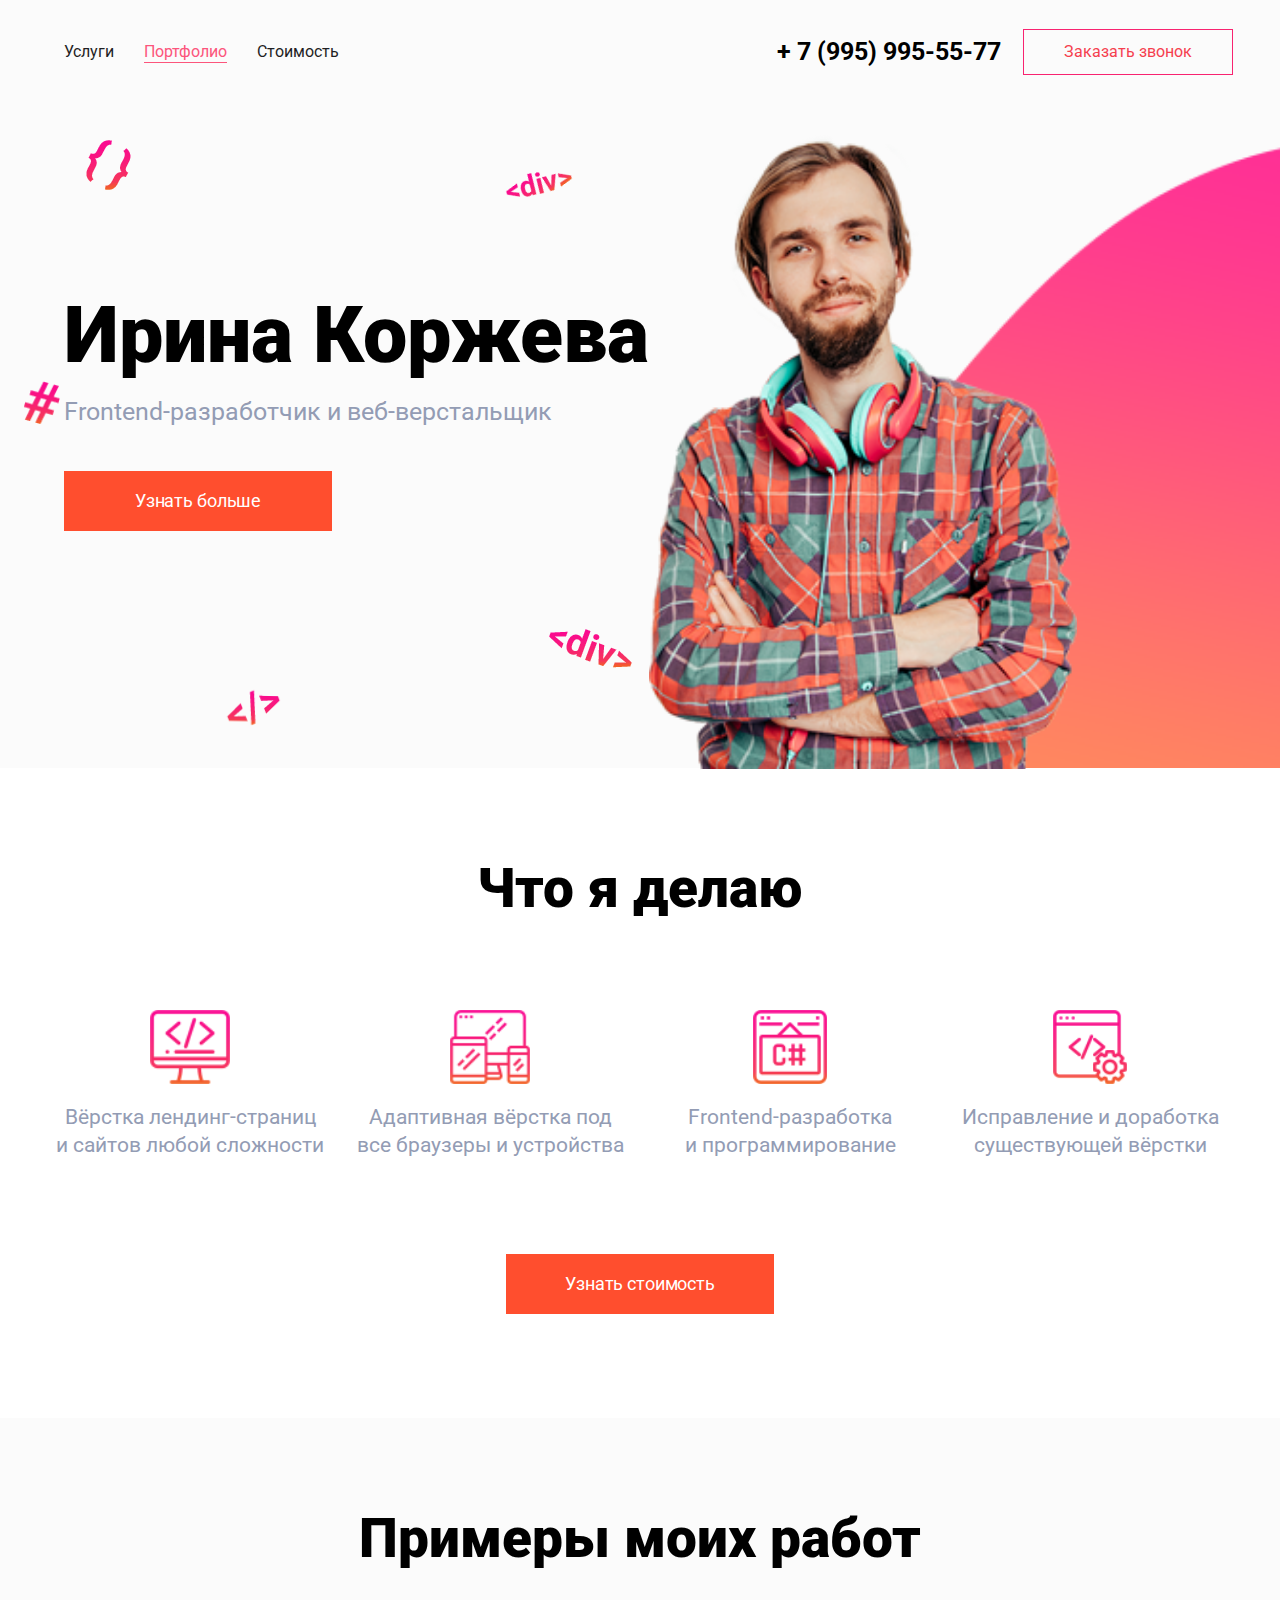
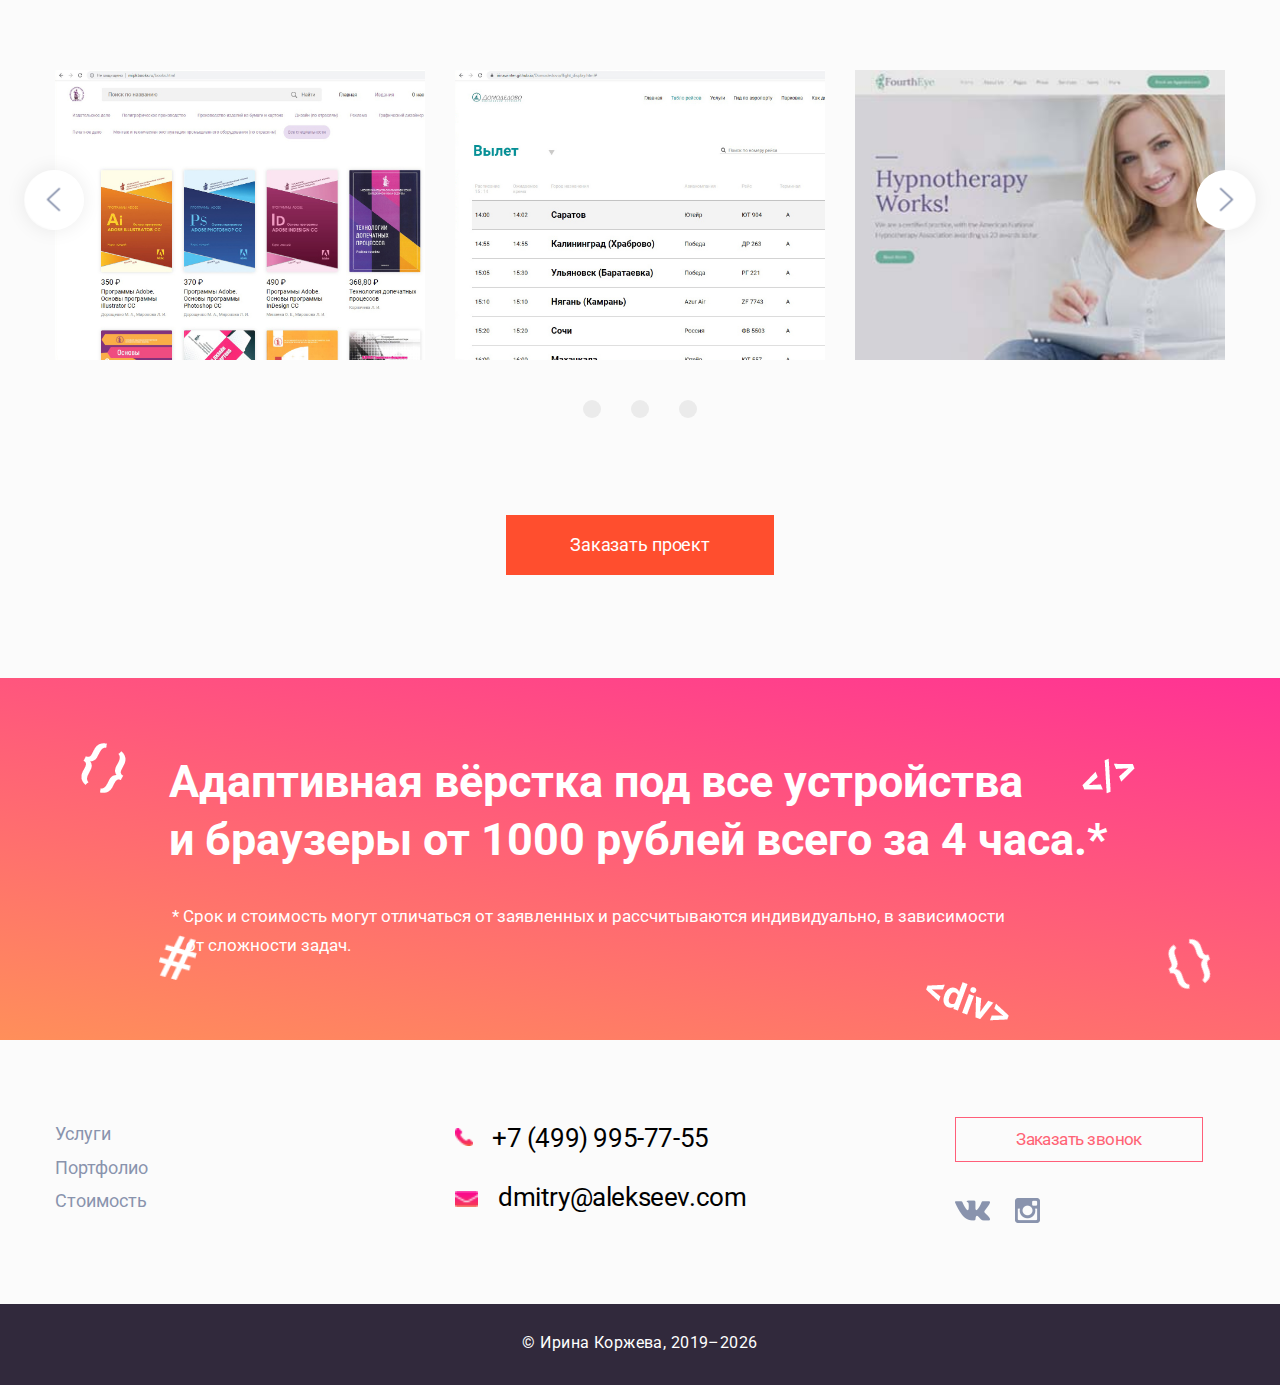
==== commit 7c2bd91f: "Carousel ВП" ====
--- a/portfolio.html
+++ b/portfolio.html
@@ -11,7 +11,6 @@
 	<script src="script/copyright__year.js" defer></script>
 <!-- 	<script src="script/portfolio-data.js" defer></script> -->
 	<script src="script/portfolio__item.js" defer></script>
-	<script src="script/carousel.js" defer></script>
 
 </head>
 
@@ -82,33 +81,35 @@
 
 			<div class="carousel">
 				<div class="carousel__hider">
-					<div class="carousel__item">
-						<img class="carousel__img" src="img/p1.jpg">
-						<h3 class="carousel__name">Перечень&nbsp;пособий</h3>
-					</div>
-					<div class="carousel__item">
-						<img class="carousel__img" src="img/p2.jpg">
-						<h3 class="carousel__name">Табло рейсов</h3>
-					</div>
-					<div class="carousel__item">
-						<img class="carousel__img" src="img/p3.jpg">
-						<h3 class="carousel__name">Новостной портал (учебный проект)</h3>
-					</div>					
-					<div class="carousel__item">
-						<img class="carousel__img" src="img/p4.jpg">
-						<h3 class="carousel__name">Новостной портал (учебный проект)</h3>
-					</div>
-					<div class="carousel__item">
-						<img class="carousel__img" src="img/p5.jpg">
-						<h3 class="carousel__name">Новостной портал (учебный проект)</h3>
-					</div>
+					<ul class="carousel__list">
+						<li class="carousel__item">
+							<img class="carousel__img" src="img/p1.jpg">
+							<h3 class="carousel__name">Перечень&nbsp;пособий</h3>
+						</li>
+						<li class="carousel__item">
+							<img class="carousel__img" src="img/p2.jpg">
+							<h3 class="carousel__name">Табло рейсов</h3>
+						</li>
+						<li class="carousel__item">
+							<img class="carousel__img" src="img/p3.jpg">
+							<h3 class="carousel__name">Новостной портал (учебный проект)</h3>
+						</li>					
+						<li class="carousel__item">
+							<img class="carousel__img" src="img/p4.jpg">
+							<h3 class="carousel__name">Новостной портал (учебный проект)</h3>
+						</li>
+						<li class="carousel__item">
+							<img class="carousel__img" src="img/p5.jpg">
+							<h3 class="carousel__name">Новостной портал (учебный проект)</h3>
+						</li>
+					</ul>	
 				</div>	
 				<span class="carousel__arrow carousel__arrow-left"></span>
 				<span class="carousel__arrow carousel__arrow-right"></span>
 			</div>
 
 			<div class="dots">
-				<span class="dots__item dots__item_active"></span>
+				<span class="dots__item"></span>
 				<span class="dots__item"></span>
 				<span class="dots__item"></span>
 			</div>
@@ -152,5 +153,8 @@
 		<p class="copyright__text">&copy; Ирина Коржева, 2019&ndash;<span class="copyright__year"></span></p>
 	</footer>
 
+	<script src="script/carousel.js"></script>
+
+
 </body>
 </html>
--- a/styles/portfolio.css
+++ b/styles/portfolio.css
@@ -31,6 +31,7 @@
 
 @import url("carousel/carousel.css");
 @import url("carousel/carousel__hider.css");
+@import url("carousel/carousel__list.css");
 @import url("carousel/carousel__arrow.css");
 @import url("carousel/carousel__arrow-left.css");
 @import url("carousel/carousel__arrow-right.css");
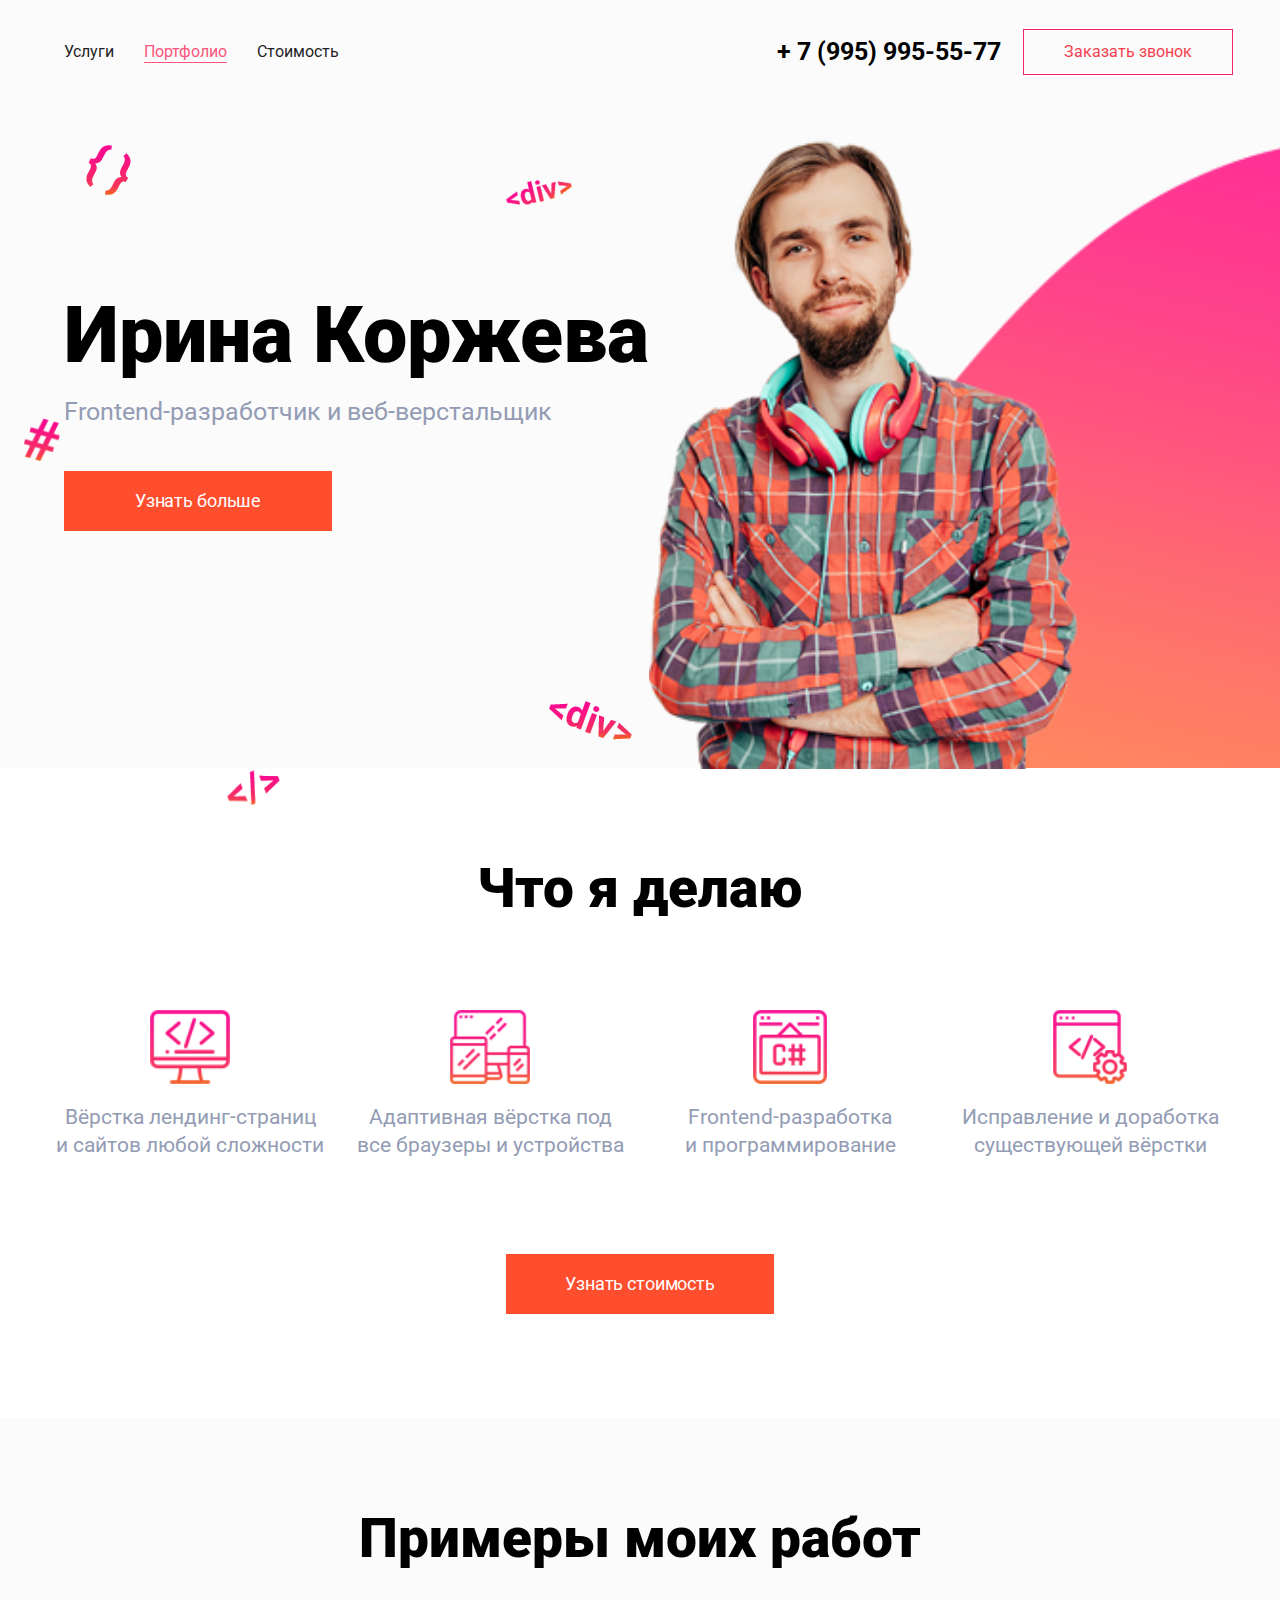
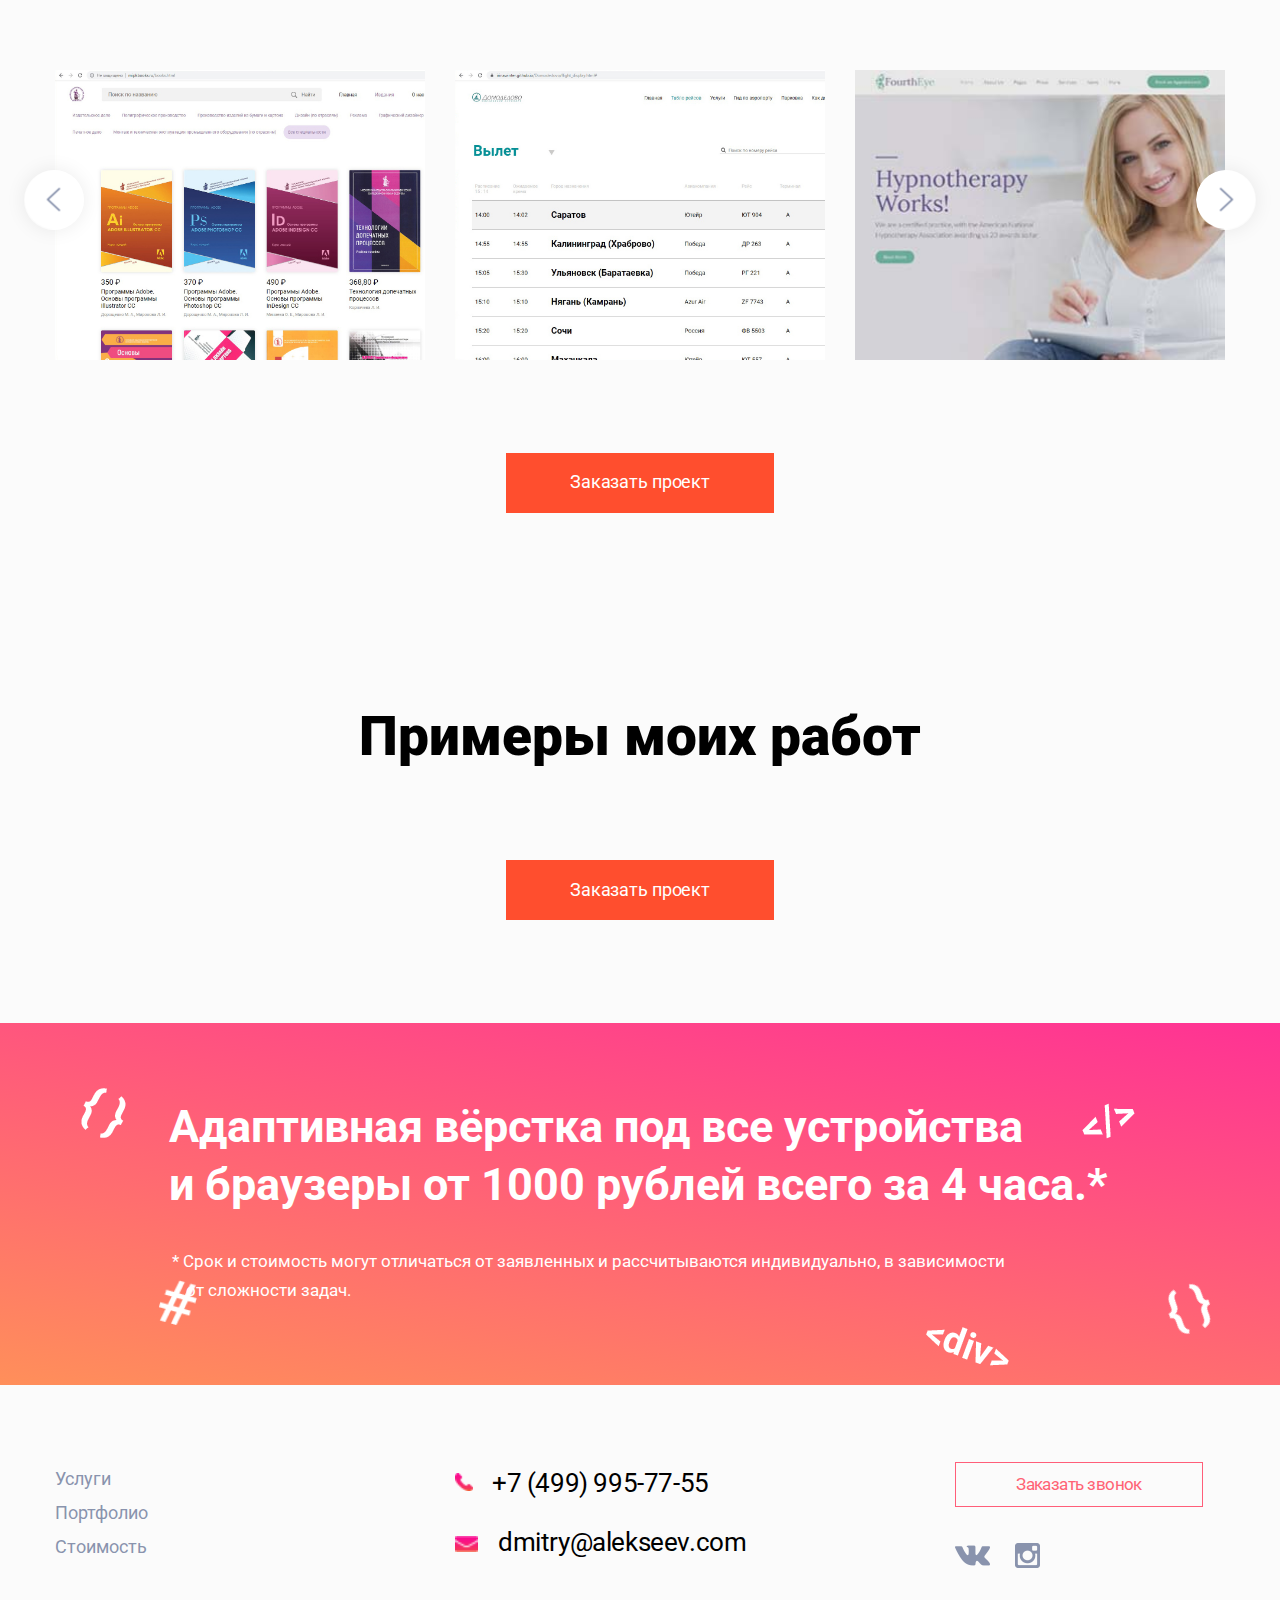
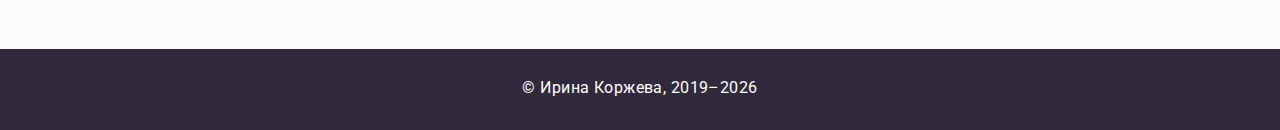
==== commit 85a83a30: "Настройка карусели" ====
--- a/portfolio.html
+++ b/portfolio.html
@@ -6,6 +6,9 @@
 	<title>Ирина Коржева</title>
 	<link rel="stylesheet" type="text/css" href="styles/portfolio.css">
 	<link href="https://fonts.googleapis.com/css?family=Roboto:400,700,900&display=swap" rel="stylesheet">
+
+	<link rel="stylesheet" href="Путь-до-папки-со-стилями/owl.carousel.min.css" />
+
 	<script src="script/menu.js" defer></script>
 	<!-- <script src="script/scrollMenu.js" defer></script> -->
 	<script src="script/copyright__year.js" defer></script>
@@ -117,6 +120,11 @@
 			<button class="button button_projects">Заказать проект</button>
 		</div>
 
+		<div class="projects" id="portfolio">
+			<h2 class="heading">Примеры моих работ</h2>
+			<button class="button button_projects">Заказать проект</button>
+		</div>
+
 
 	<!-- Price -->
 		<div class="price" id="price">
@@ -155,6 +163,7 @@
 
 	<script src="script/carousel.js"></script>
 
-
+	<!-- <script src="jquery.min.js"></script>  Загрузить Jquery!!!-->
+	<script src="owlcarousel/owl.carousel.min.js"></script>
 </body>
 </html>
